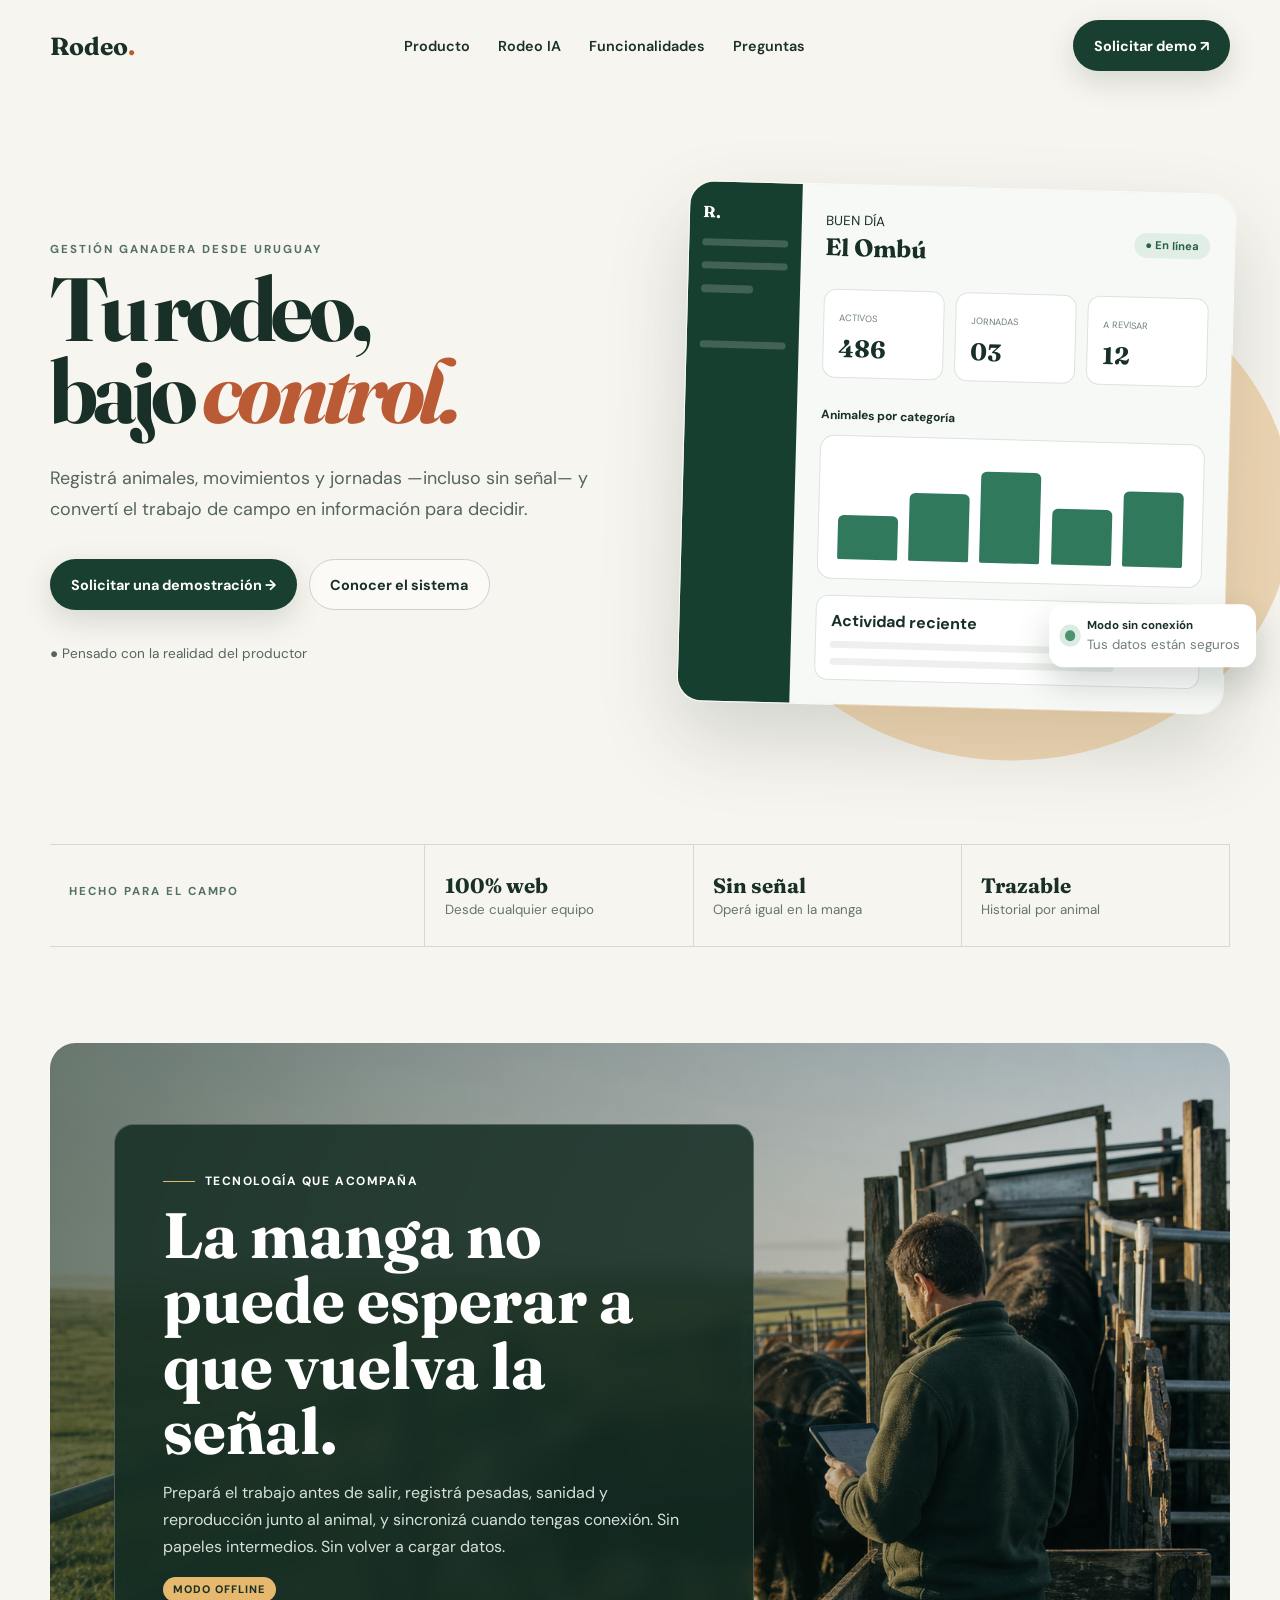
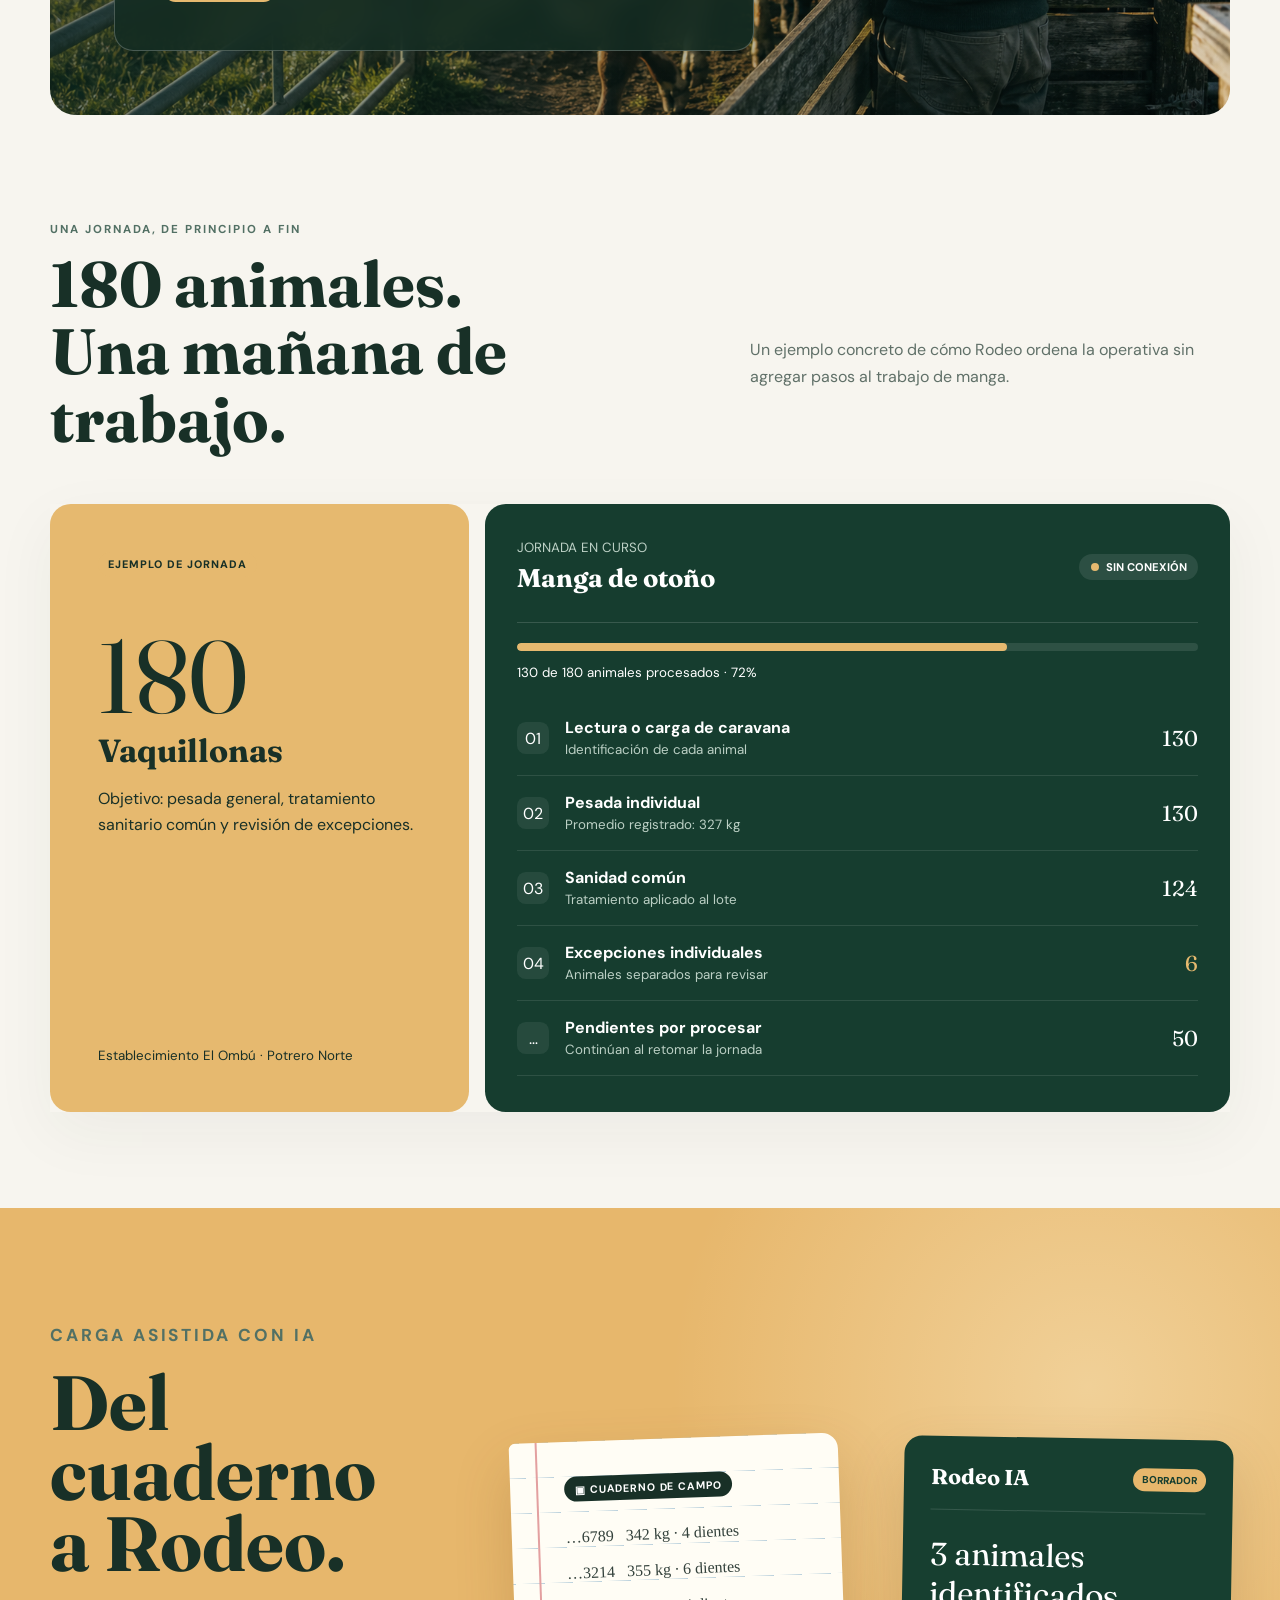
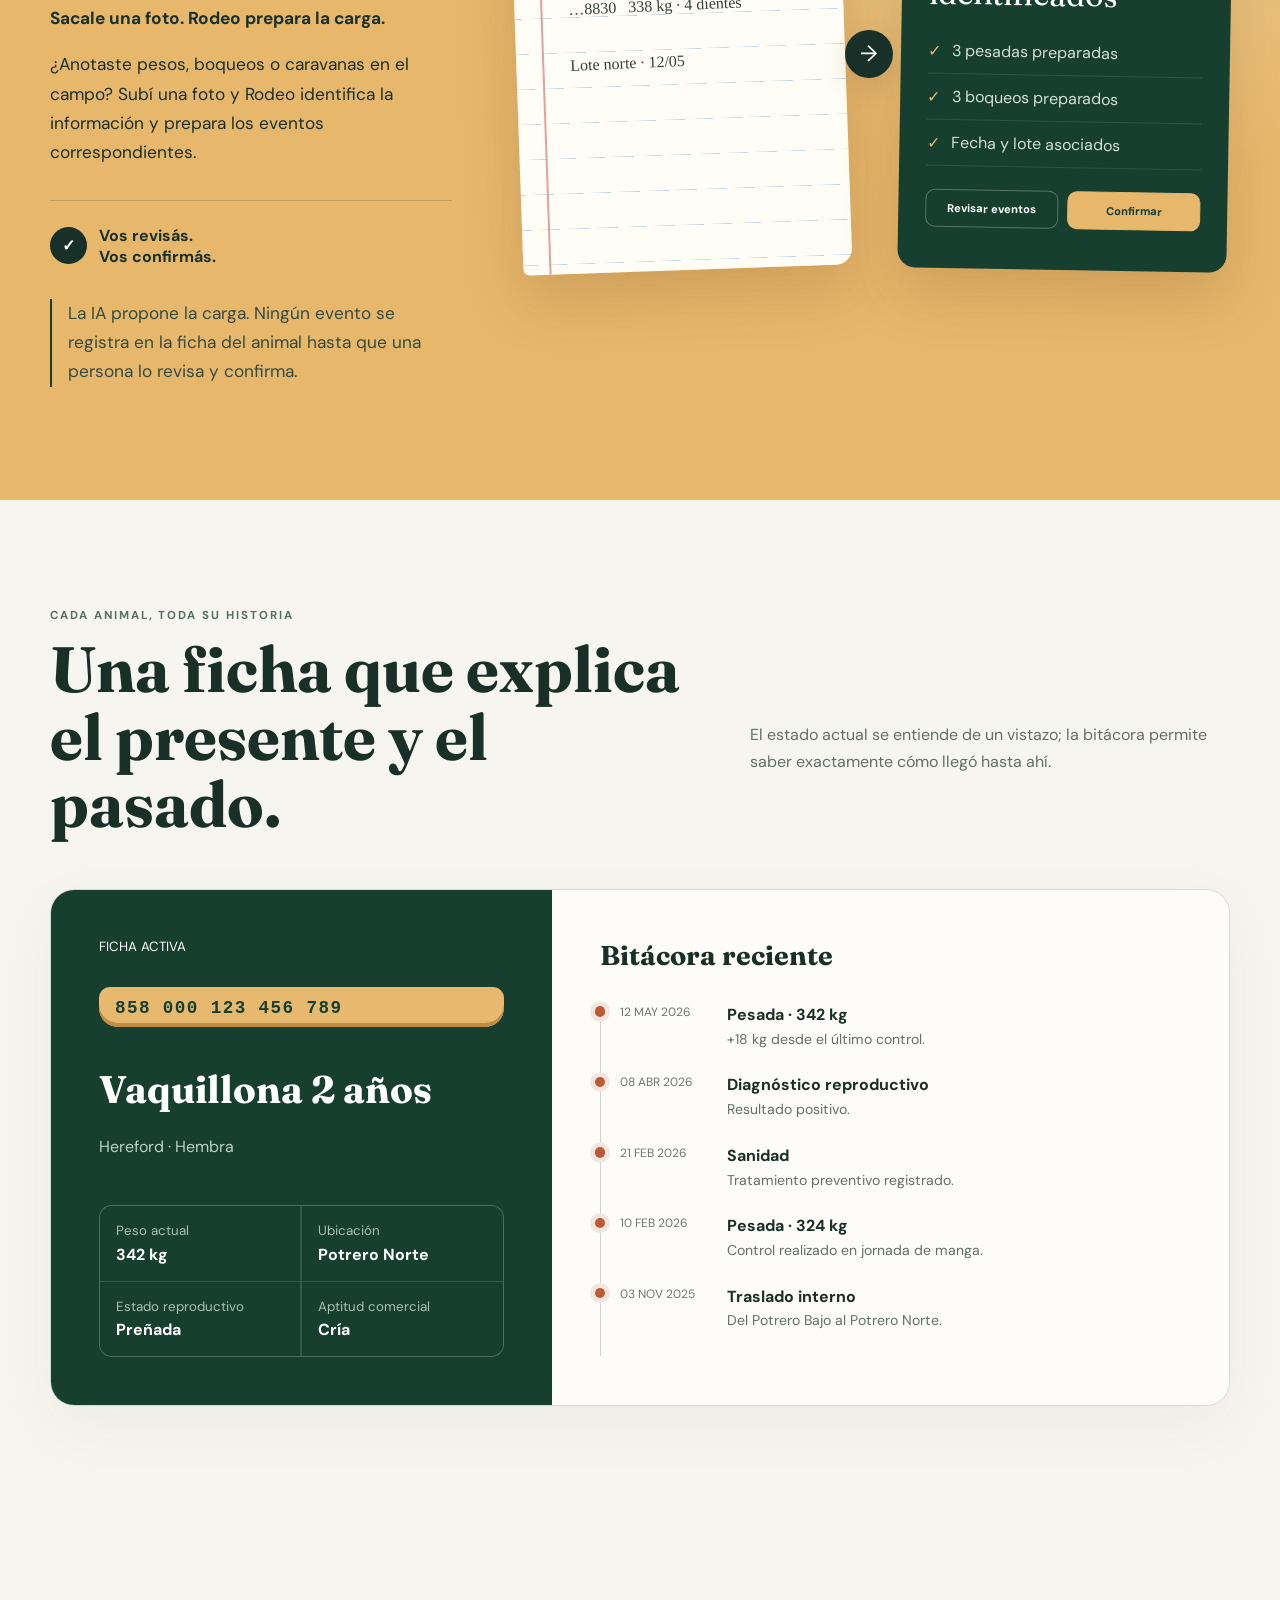
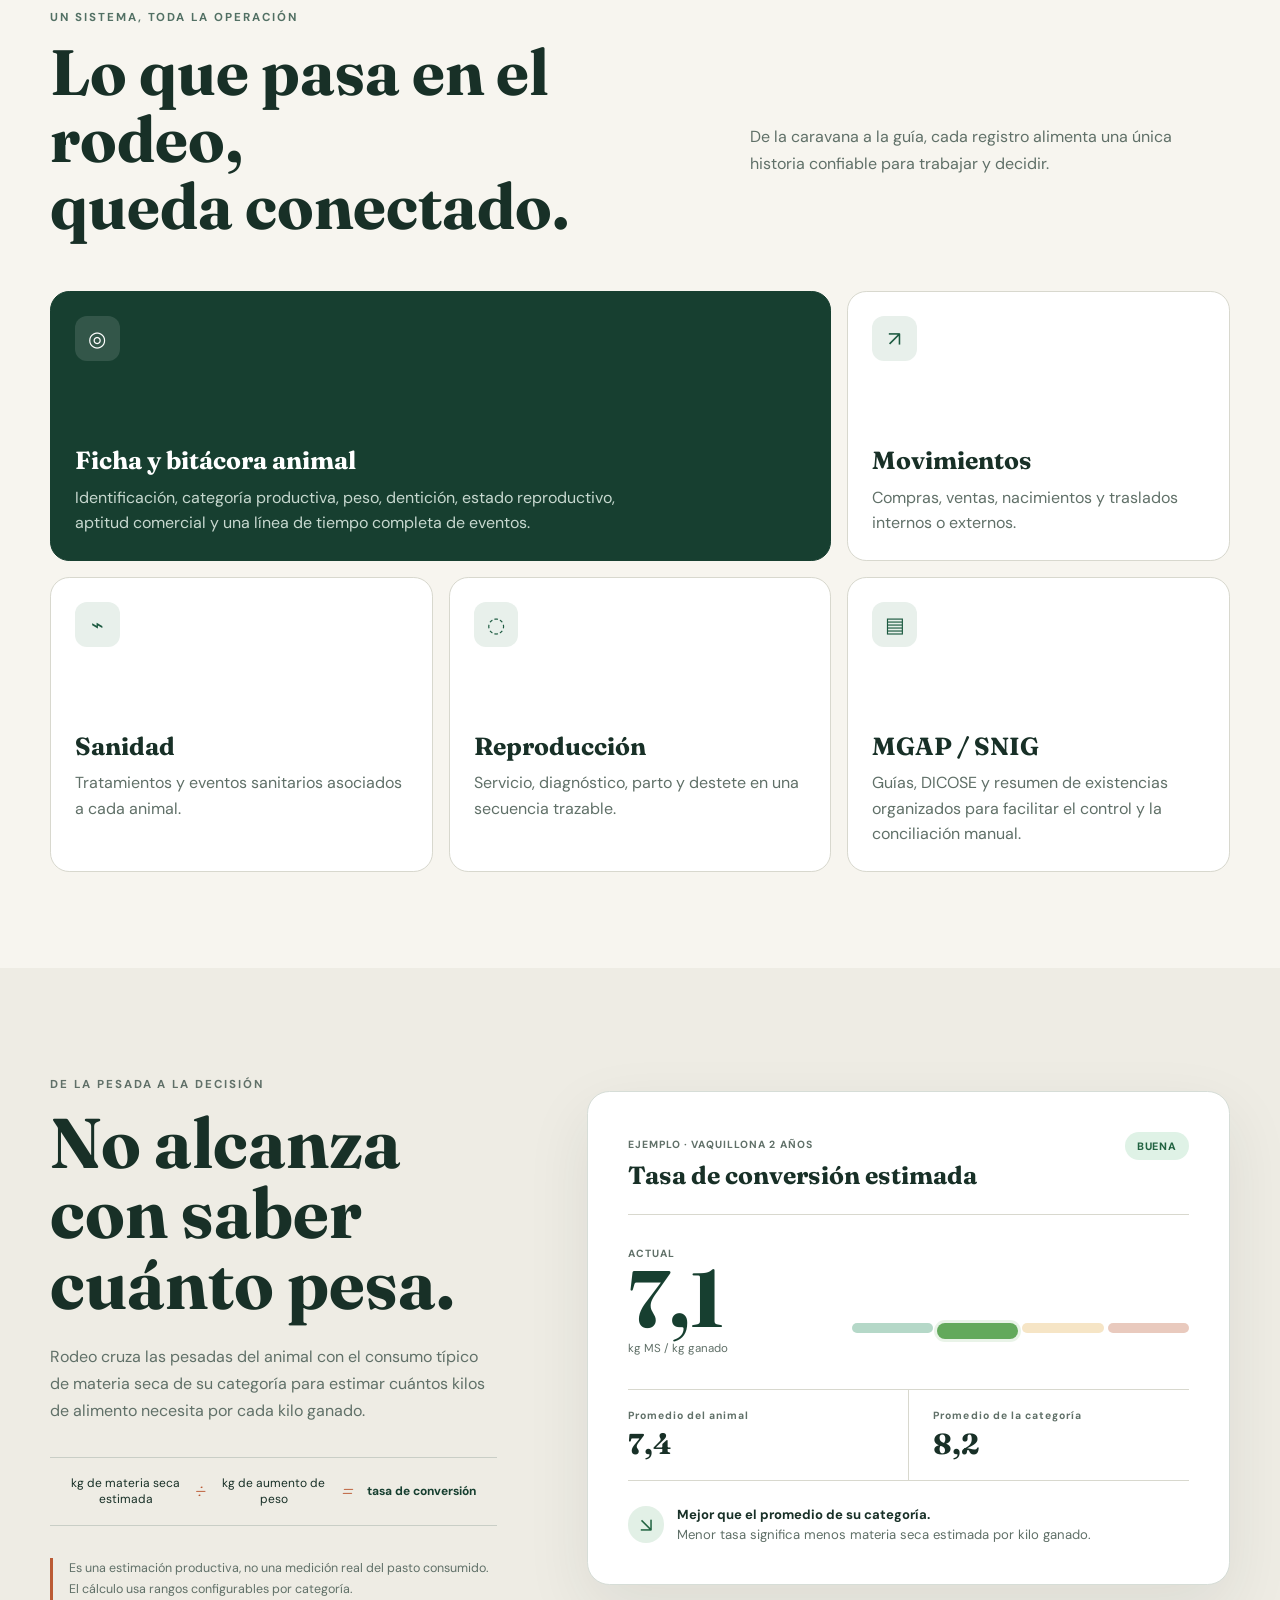
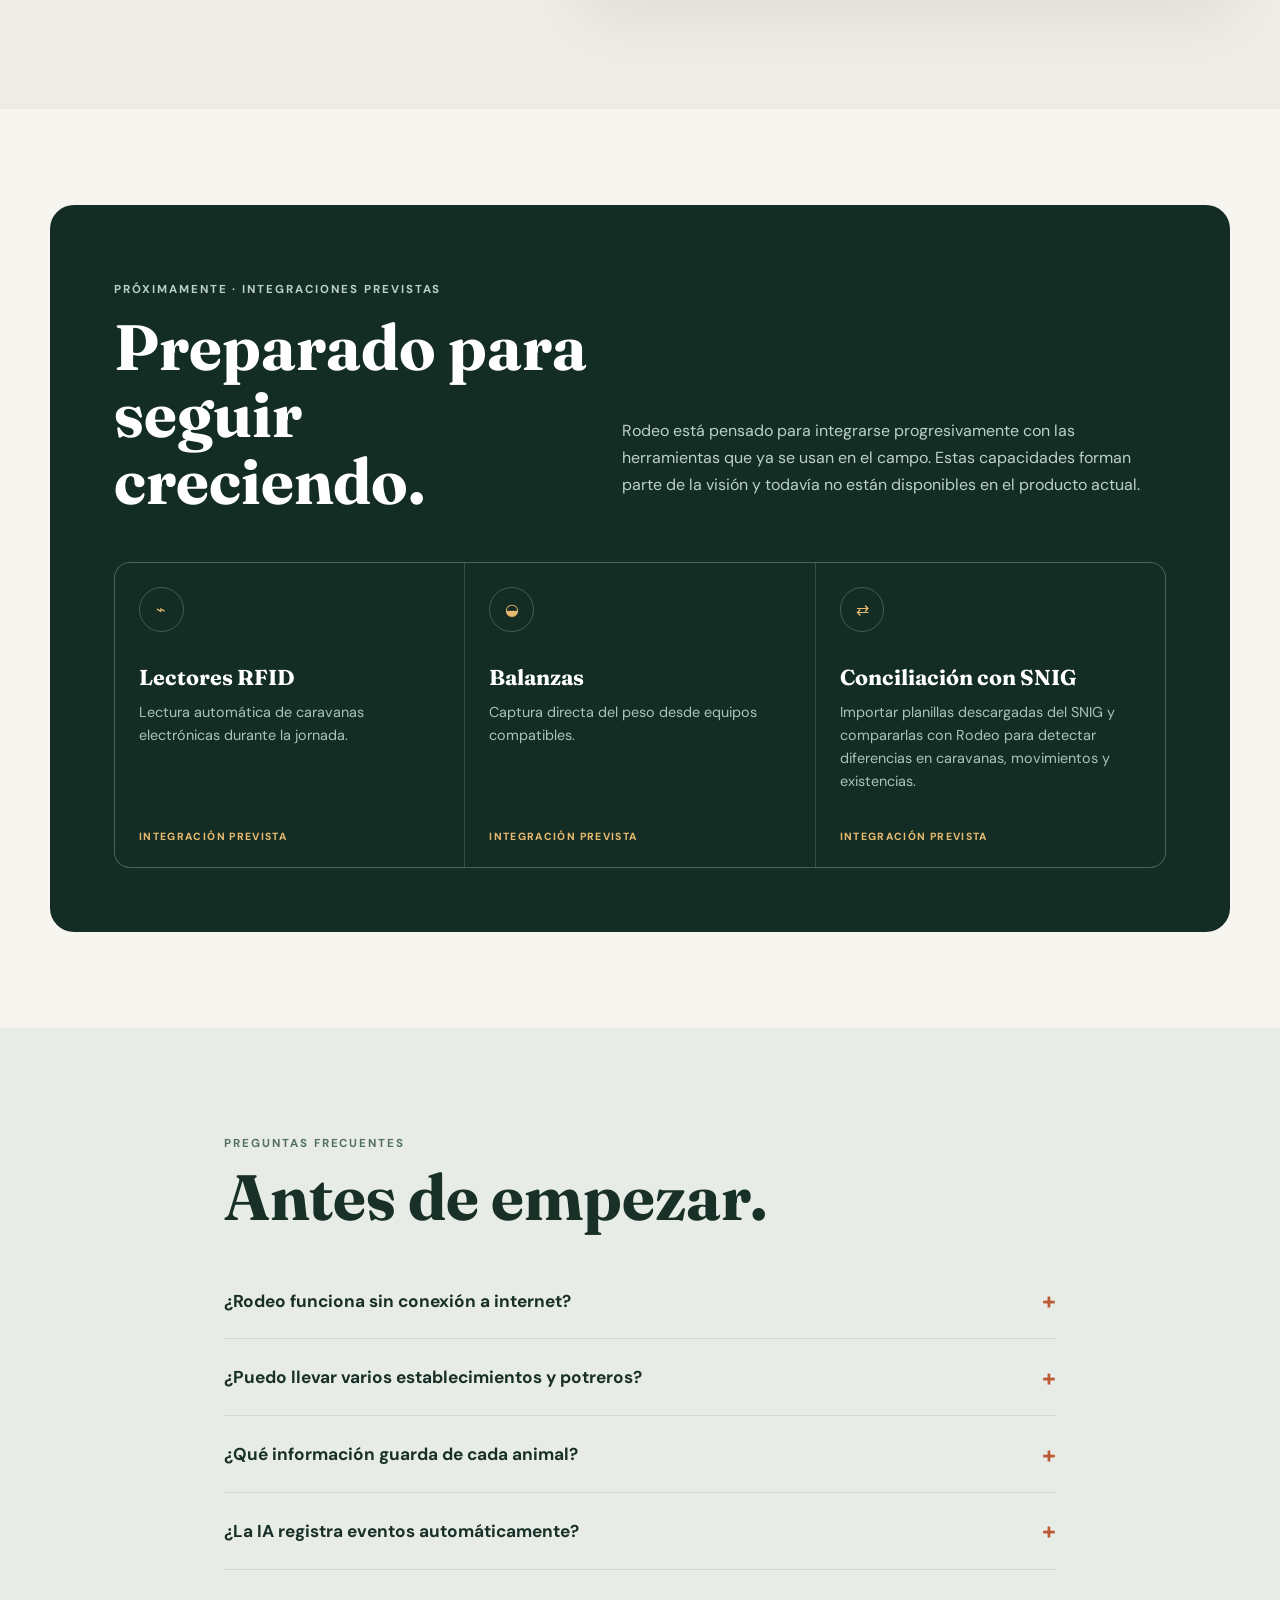
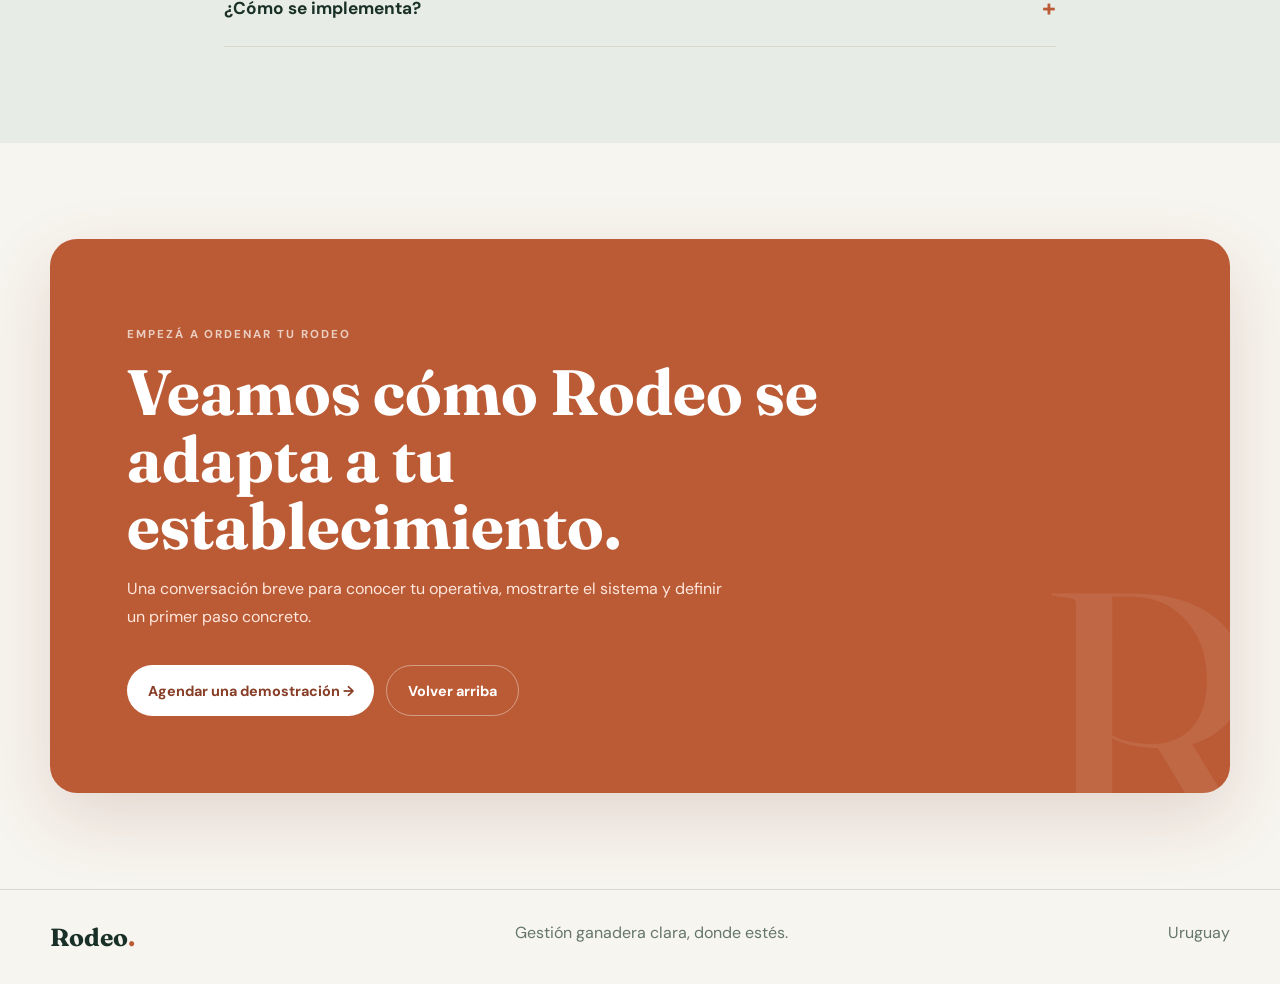
==== index.html @ 77d40465 "Create Rodeo product landing page" ====
<!doctype html>
<html lang="es">
<head>
  <meta charset="utf-8">
  <meta name="viewport" content="width=device-width,initial-scale=1">
  <meta name="description" content="Centralizá tu rodeo, registrá cada evento y trabajá sin conexión desde la manga con Rodeo.">
  <title>Rodeo — Gestión ganadera, simple y en el campo</title>
  <meta name="theme-color" content="#173f30">
  <meta name="color-scheme" content="light">
  <meta name="robots" content="index, follow">
  <meta property="og:locale" content="es_UY">
  <meta property="og:type" content="website">
  <meta property="og:site_name" content="Rodeo">
  <meta property="og:title" content="Rodeo — Tu rodeo, bajo control">
  <meta property="og:description" content="Inventario, jornadas de manga y trazabilidad en un solo lugar. Incluso sin conexión.">
  <meta property="og:image" content="assets/og-image.png">
  <meta property="og:image:width" content="1200">
  <meta property="og:image:height" content="630">
  <meta property="og:image:alt" content="Rodeo, gestión ganadera para trabajar en el campo">
  <meta name="twitter:card" content="summary_large_image">
  <meta name="twitter:title" content="Rodeo — Tu rodeo, bajo control">
  <meta name="twitter:description" content="Inventario, jornadas de manga y trazabilidad en un solo lugar. Incluso sin conexión.">
  <meta name="twitter:image" content="assets/og-image.png">
  <link rel="icon" href="assets/favicon.svg" type="image/svg+xml">
  <link rel="apple-touch-icon" href="assets/apple-touch-icon.png">
  <link rel="manifest" href="site.webmanifest">
  <link rel="stylesheet" href="styles.css">
  <link rel="preconnect" href="https://fonts.googleapis.com">
  <link rel="preconnect" href="https://fonts.gstatic.com" crossorigin>
  <link href="https://fonts.googleapis.com/css2?family=DM+Sans:wght@400;500;600;700&family=Fraunces:opsz,wght@9..144,600;9..144,700&display=swap" rel="stylesheet">
</head>
<body>
  <header class="wrap header"><a class="display logo" href="#inicio">Rodeo<span>.</span></a><nav aria-label="Navegación principal"><a href="#producto">Producto</a><a href="#ia">Rodeo IA</a><a href="#modulos-title">Funcionalidades</a><a href="#preguntas">Preguntas</a></nav><a class="button primary" href="#contacto">Solicitar demo ↗</a></header>
  <main>
    <section class="wrap hero" id="inicio"><div><p class="eyebrow">Gestión ganadera desde Uruguay</p><h1 class="display">Tu rodeo,<br>bajo <em>control.</em></h1><p class="lead">Registrá animales, movimientos y jornadas —incluso sin señal— y convertí el trabajo de campo en información para decidir.</p><div class="actions"><a class="button primary" href="#contacto">Solicitar una demostración →</a><a class="button secondary" href="#modulos-title">Conocer el sistema</a></div><p class="lead hero-note">● Pensado con la realidad del productor</p></div>
      <div class="product" role="img" aria-label="Vista previa del panel de Rodeo"><div class="window"><div class="mocknav"><b class="display">R.</b><div class="line"></div><div class="line"></div><div class="line line-short"></div><div class="line line-spaced"></div></div><div class="mockmain"><div class="mockhead"><div><small>BUEN DÍA</small><h2 class="display mock-title">El Ombú</h2></div><span class="online">● En línea</span></div><div class="stats"><div class="stat"><small>ACTIVOS</small><strong>486</strong></div><div class="stat"><small>JORNADAS</small><strong>03</strong></div><div class="stat"><small>A REVISAR</small><strong>12</strong></div></div><h3 class="mock-chart-title">Animales por categoría</h3><div class="chart"><span class="bar-42"></span><span class="bar-65"></span><span class="bar-88"></span><span class="bar-54"></span><span class="bar-72"></span></div><div class="activity"><div class="activity-head"><b>Actividad reciente</b><small>Ver todo</small></div><div class="skeleton"></div><div class="skeleton skeleton-short"></div></div></div></div><div class="offline"><span class="pulse"></span><div><p>Modo sin conexión</p><small>Tus datos están seguros</small></div></div></div>
    </section>
    <section class="wrap trust" aria-label="Aspectos destacados"><div><p class="eyebrow">Hecho para el campo</p></div><div><strong>100% web</strong><small>Desde cualquier equipo</small></div><div><strong>Sin señal</strong><small>Operá igual en la manga</small></div><div><strong>Trazable</strong><small>Historial por animal</small></div></section>
    <section class="wrap photo-story" id="producto"><div class="photo-copy"><span class="photo-kicker">TECNOLOGÍA QUE ACOMPAÑA</span><h2 class="display">La manga no puede esperar a que vuelva la señal.</h2><p>Prepará el trabajo antes de salir, registrá pesadas, sanidad y reproducción junto al animal, y sincronizá cuando tengas conexión. Sin papeles intermedios. Sin volver a cargar datos.</p><span class="mini-label">MODO OFFLINE</span></div></section>
    <section class="wrap section"><div class="section-head"><div><p class="eyebrow">Una jornada, de principio a fin</p><h2 class="display">180 animales.<br>Una mañana de trabajo.</h2></div><p>Un ejemplo concreto de cómo Rodeo ordena la operativa sin agregar pasos al trabajo de manga.</p></div><div class="journey-demo"><div class="journey-intro"><div><span class="mini-label">EJEMPLO DE JORNADA</span><p class="big">180</p><h3 class="display journey-lot-title">Vaquillonas</h3><p>Objetivo: pesada general, tratamiento sanitario común y revisión de excepciones.</p></div><small>Establecimiento El Ombú · Potrero Norte</small></div><div class="journey-board"><div class="journey-board-head"><div><small class="journey-status-label">JORNADA EN CURSO</small><h3 class="display journey-title">Manga de otoño</h3></div><span class="live">SIN CONEXIÓN</span></div><div class="journey-progress"><span></span></div><small>130 de 180 animales procesados · 72%</small><div class="journey-rows"><div class="journey-row"><span class="icon">01</span><div><b>Lectura o carga de caravana</b><small>Identificación de cada animal</small></div><span class="count">130</span></div><div class="journey-row"><span class="icon">02</span><div><b>Pesada individual</b><small>Promedio registrado: 327 kg</small></div><span class="count">130</span></div><div class="journey-row"><span class="icon">03</span><div><b>Sanidad común</b><small>Tratamiento aplicado al lote</small></div><span class="count">124</span></div><div class="journey-row"><span class="icon">04</span><div><b>Excepciones individuales</b><small>Animales separados para revisar</small></div><span class="count count-warning">6</span></div><div class="journey-row"><span class="icon">…</span><div><b>Pendientes por procesar</b><small>Continúan al retomar la jornada</small></div><span class="count">50</span></div></div></div></div></section>
    <section class="section ai-section" id="ia"><div class="wrap ai-flow"><div class="ai-copy"><p class="eyebrow">Carga asistida con IA</p><h2 class="display">Del cuaderno<br>a Rodeo.</h2><p><strong>Sacale una foto. Rodeo prepara la carga.</strong></p><p>¿Anotaste pesos, boqueos o caravanas en el campo? Subí una foto y Rodeo identifica la información y prepara los eventos correspondientes.</p><div class="human-control"><span>✓</span><div>Vos revisás.<br>Vos confirmás.</div></div><p class="ai-note">La IA propone la carga. Ningún evento se registra en la ficha del animal hasta que una persona lo revisa y confirma.</p></div><div class="ai-demo" aria-label="Ejemplo del flujo de carga asistida desde un cuaderno"><div class="notebook"><span class="notebook-label">▣ CUADERNO DE CAMPO</span><p class="scribble">…6789 &nbsp; 342 kg · 4 dientes</p><p class="scribble">…3214 &nbsp; 355 kg · 6 dientes</p><p class="scribble">…8830 &nbsp; 338 kg · 4 dientes</p><p class="scribble notebook-date">Lote norte · 12/05</p></div><span class="flow-arrow" aria-hidden="true">→</span><div class="ai-result"><div class="ai-result-head"><b>Rodeo IA</b><span class="ai-chip">BORRADOR</span></div><p class="found">3 animales identificados</p><ul><li><span>✓</span>3 pesadas preparadas</li><li><span>✓</span>3 boqueos preparados</li><li><span>✓</span>Fecha y lote asociados</li></ul><div class="ai-actions"><span class="ai-button">Revisar eventos</span><span class="ai-button confirm">Confirmar</span></div></div></div></div></section>
    <section class="wrap section"><div class="section-head"><div><p class="eyebrow">Cada animal, toda su historia</p><h2 class="display">Una ficha que explica<br>el presente y el pasado.</h2></div><p>El estado actual se entiende de un vistazo; la bitácora permite saber exactamente cómo llegó hasta ahí.</p></div><div class="animal-demo"><article class="animal-profile"><small>FICHA ACTIVA</small><div class="ear-tag">858 000 123 456 789</div><h3>Vaquillona 2 años</h3><p class="animal-subtitle">Hereford · Hembra</p><div class="animal-meta"><div><small>Peso actual</small><strong>342 kg</strong></div><div><small>Ubicación</small><strong>Potrero Norte</strong></div><div><small>Estado reproductivo</small><strong>Preñada</strong></div><div><small>Aptitud comercial</small><strong>Cría</strong></div></div></article><article class="timeline"><h3>Bitácora reciente</h3><div class="event"><time>12 MAY 2026</time><div><b>Pesada · 342 kg</b><p>+18 kg desde el último control.</p></div></div><div class="event"><time>08 ABR 2026</time><div><b>Diagnóstico reproductivo</b><p>Resultado positivo.</p></div></div><div class="event"><time>21 FEB 2026</time><div><b>Sanidad</b><p>Tratamiento preventivo registrado.</p></div></div><div class="event"><time>10 FEB 2026</time><div><b>Pesada · 324 kg</b><p>Control realizado en jornada de manga.</p></div></div><div class="event"><time>03 NOV 2025</time><div><b>Traslado interno</b><p>Del Potrero Bajo al Potrero Norte.</p></div></div></article></div></section>
    <section class="wrap section" aria-labelledby="modulos-title"><div class="section-head"><div><p class="eyebrow">Un sistema, toda la operación</p><h2 class="display" id="modulos-title">Lo que pasa en el rodeo,<br>queda conectado.</h2></div><p>De la caravana a la guía, cada registro alimenta una única historia confiable para trabajar y decidir.</p></div><div class="modules"><article class="module wide dark"><span class="module-icon">◎</span><h3>Ficha y bitácora animal</h3><p>Identificación, categoría productiva, peso, dentición, estado reproductivo, aptitud comercial y una línea de tiempo completa de eventos.</p></article><article class="module"><span class="module-icon">↗</span><h3>Movimientos</h3><p>Compras, ventas, nacimientos y traslados internos o externos.</p></article><article class="module"><span class="module-icon">⌁</span><h3>Sanidad</h3><p>Tratamientos y eventos sanitarios asociados a cada animal.</p></article><article class="module"><span class="module-icon">◌</span><h3>Reproducción</h3><p>Servicio, diagnóstico, parto y destete en una secuencia trazable.</p></article><article class="module"><span class="module-icon">▤</span><h3>MGAP / SNIG</h3><p>Guías, DICOSE y resumen de existencias organizados para facilitar el control y la conciliación manual.</p></article></div></section>
    <section class="section conversion-section"><div class="wrap conversion-layout"><div class="conversion-copy"><p class="eyebrow">De la pesada a la decisión</p><h2 class="display">No alcanza con saber<br>cuánto pesa.</h2><p>Rodeo cruza las pesadas del animal con el consumo típico de materia seca de su categoría para estimar cuántos kilos de alimento necesita por cada kilo ganado.</p><div class="conversion-definition"><span>kg de materia seca estimada</span><i>÷</i><span>kg de aumento de peso</span><i>=</i><strong>tasa de conversión</strong></div><p class="conversion-disclaimer">Es una estimación productiva, no una medición real del pasto consumido. El cálculo usa rangos configurables por categoría.</p></div><article class="conversion-card" aria-label="Ejemplo de tasa de conversión estimada"><div class="conversion-card-head"><div><small>EJEMPLO · VAQUILLONA 2 AÑOS</small><h3>Tasa de conversión estimada</h3></div><span class="quality-badge">BUENA</span></div><div class="conversion-main"><div><small>ACTUAL</small><strong>7,1</strong><span>kg MS / kg ganado</span></div><div class="conversion-scale" aria-hidden="true"><span class="scale-excellent"></span><span class="scale-good active"></span><span class="scale-regular"></span><span class="scale-poor"></span></div></div><div class="conversion-compare"><div><small>Promedio del animal</small><strong>7,4</strong></div><div><small>Promedio de la categoría</small><strong>8,2</strong></div></div><div class="conversion-reading"><span>↘</span><p><strong>Mejor que el promedio de su categoría.</strong><br>Menor tasa significa menos materia seca estimada por kilo ganado.</p></div></article></div></section>
    <section class="wrap section"><div class="roadmap"><div class="roadmap-head"><div><p class="eyebrow roadmap-eyebrow">Próximamente · Integraciones previstas</p><h2 class="display">Preparado para<br>seguir creciendo.</h2></div><p>Rodeo está pensado para integrarse progresivamente con las herramientas que ya se usan en el campo. Estas capacidades forman parte de la visión y todavía no están disponibles en el producto actual.</p></div><div class="roadmap-grid three"><article class="roadmap-item"><span class="road-icon">⌁</span><h3>Lectores RFID</h3><p>Lectura automática de caravanas electrónicas durante la jornada.</p><span class="planned">INTEGRACIÓN PREVISTA</span></article><article class="roadmap-item"><span class="road-icon">◒</span><h3>Balanzas</h3><p>Captura directa del peso desde equipos compatibles.</p><span class="planned">INTEGRACIÓN PREVISTA</span></article><article class="roadmap-item"><span class="road-icon">⇄</span><h3>Conciliación con SNIG</h3><p>Importar planillas descargadas del SNIG y compararlas con Rodeo para detectar diferencias en caravanas, movimientos y existencias.</p><span class="planned">INTEGRACIÓN PREVISTA</span></article></div></div></section>
    <section class="section workflow-bg" id="preguntas"><div class="wrap faq"><p class="eyebrow">Preguntas frecuentes</p><h2 class="display">Antes de empezar.</h2><details><summary>¿Rodeo funciona sin conexión a internet?</summary><p>Sí. Las jornadas de manga pueden prepararse previamente y utilizarse sin señal. Al recuperar conexión, la información se sincroniza con el sistema.</p></details><details><summary>¿Puedo llevar varios establecimientos y potreros?</summary><p>Sí. Rodeo organiza animales por DICOSE, establecimiento y potrero, y registra los traslados entre ubicaciones.</p></details><details><summary>¿Qué información guarda de cada animal?</summary><p>Identificación, caravana, sexo, raza, categoría, peso, dentición, estado reproductivo, ubicación, aptitud comercial y la bitácora de eventos, entre otros datos.</p></details><details><summary>¿La IA registra eventos automáticamente?</summary><p>No. Rodeo identifica la información de la foto y prepara un borrador de los eventos. Una persona debe revisar los datos y confirmarlos antes de que se incorporen a las fichas.</p></details><details><summary>¿Cómo se implementa?</summary><p>La puesta en marcha se adapta al establecimiento. En una demostración podemos revisar el flujo actual, los datos disponibles y la mejor forma de comenzar.</p></details></div></section>
    <section class="wrap section" id="contacto"><div class="cta"><div><p class="eyebrow cta-eyebrow">Empezá a ordenar tu rodeo</p><h2 class="display">Veamos cómo Rodeo se adapta a tu establecimiento.</h2><p class="cta-copy">Una conversación breve para conocer tu operativa, mostrarte el sistema y definir un primer paso concreto.</p><div class="actions"><a class="button white" href="mailto:contacto@rodeo.uy?subject=Quiero%20conocer%20Rodeo">Agendar una demostración →</a><a class="button outline" href="#inicio">Volver arriba</a></div></div></div></section>
  </main>
  <footer><div class="wrap footer"><span class="display logo">Rodeo<span>.</span></span><span>Gestión ganadera clara, donde estés.</span><span>Uruguay</span></div></footer>
</body>
</html>
---- styles.css ----
/* Rodeo — estilos de la landing page */

:root{--green:#183f30;--orange:#bb5b35;--ink:#183027;--muted:#607068;--paper:#f7f5ef;--line:#d8d8ce}*{box-sizing:border-box}html{scroll-behavior:smooth}body{margin:0;background:var(--paper);color:var(--ink);font-family:"DM Sans",sans-serif}a{color:inherit;text-decoration:none}a:focus-visible{outline:3px solid var(--orange);outline-offset:3px}.wrap{width:min(1180px,calc(100% - 2rem));margin:auto}.display{font-family:"Fraunces",serif}.eyebrow{font-size:.72rem;font-weight:700;letter-spacing:.17em;text-transform:uppercase;color:#527064}.header{display:flex;align-items:center;justify-content:space-between;padding:1.25rem 0}.logo{font-size:1.55rem;font-weight:700}.logo span,.hero em{color:var(--orange)}nav{display:flex;gap:1.75rem;font-size:.9rem;font-weight:600}.button{display:inline-flex;min-height:3.2rem;align-items:center;justify-content:center;gap:.55rem;border-radius:999px;padding:.75rem 1.3rem;font-size:.9rem;font-weight:700;transition:.2s}.button:hover{transform:translateY(-2px)}.primary{background:var(--green);color:#fff;box-shadow:0 10px 30px #183f3029}.secondary{border:1px solid #cbd3cb;background:#ffffff8c}.hero{display:grid;grid-template-columns:1.02fr .98fr;align-items:center;gap:clamp(2rem,5vw,5rem);padding:6rem 0}.hero h1{margin:.5rem 0 0;font-size:clamp(3.4rem,7vw,6.7rem);line-height:.91;letter-spacing:-.055em}.hero em{font-weight:inherit}.lead{max-width:36rem;margin:2rem 0 0;font-size:1.12rem;line-height:1.7;color:#53665d}.actions{display:flex;flex-wrap:wrap;gap:.75rem;margin-top:2.2rem}.product{position:relative;border:1px solid #ffffffcc;border-radius:1.5rem;background:#e7ebe5;box-shadow:0 35px 80px #2a3d302e;transform:rotate(1.5deg)}.product:before{content:"";position:absolute;z-index:-1;inset:13% -12% -10% 8%;border-radius:50%;background:#d8a55d;opacity:.42}.window{display:grid;grid-template-columns:7rem 1fr;min-height:32rem;overflow:hidden;border-radius:inherit;background:#f7f9f6}.mocknav{padding:1.25rem .8rem;background:#173f30;color:#fff}.line{height:.45rem;margin-top:1rem;border-radius:1rem;background:#ffffff2e}.mockmain{padding:1.5rem}.mockhead,.activity-head{display:flex;align-items:center;justify-content:space-between}.online{border-radius:999px;background:#e1eee6;padding:.35rem .7rem;font-size:.7rem;font-weight:700;color:#276146}.stats{display:grid;grid-template-columns:repeat(3,1fr);gap:.7rem;margin-top:1.5rem}.stat,.activity{border:1px solid #dce3dc;border-radius:.8rem;background:#fff;padding:.9rem}.stat small{font-size:.58rem;color:#718078}.stat strong{display:block;margin-top:.5rem;font-family:"Fraunces",serif;font-size:1.5rem}.chart{display:flex;height:9rem;align-items:end;gap:.7rem;padding:1.2rem;border:1px solid #dce3dc;border-radius:.9rem;background:#fff}.chart span{flex:1;border-radius:.35rem .35rem .1rem .1rem;background:#31795c}.activity{margin-top:1rem}.skeleton{height:.45rem;margin-top:.6rem;border-radius:1rem;background:#edf0ec}.offline{position:absolute;right:-2rem;bottom:2.8rem;display:flex;align-items:center;gap:.7rem;border-radius:.9rem;background:#fff;padding:.85rem 1rem;box-shadow:0 16px 35px #20302633;transform:rotate(-1.5deg)}.pulse{width:.65rem;height:.65rem;border-radius:50%;background:#4d936f;box-shadow:0 0 0 .35rem #dcece4}.offline p{margin:0;font-size:.72rem;font-weight:700}.offline small{color:#718078}.trust{display:grid;grid-template-columns:1.4fr repeat(3,1fr);border-block:1px solid var(--line);margin:2.5rem auto}.trust>div{padding:1.7rem 1.2rem;border-right:1px solid var(--line)}.trust strong{display:block;font-family:"Fraunces",serif;font-size:1.3rem}.trust small{color:#64756c}.section{padding:6rem 0}.section h2{margin:.8rem 0 3rem;font-size:clamp(2.7rem,6vw,4rem);line-height:1.05}.cards{display:grid;grid-template-columns:repeat(3,1fr);gap:1rem}.card{min-height:22rem;display:flex;flex-direction:column;justify-content:space-between;border:1px solid var(--line);border-radius:1.25rem;padding:1.5rem;background:#fbfaf6}.card:nth-child(2){background:#1c4938;color:#f8f5ec}.card:nth-child(2) p{color:#c5d5cc}.card:nth-child(3){background:#e6b96f;border-color:#e6b96f}.cardtop{display:flex;justify-content:space-between;font-size:.7rem;font-weight:700}.number{font-family:"Fraunces",serif;font-size:4.2rem;line-height:1;opacity:.3}.card h3{margin:0;font-family:"Fraunces",serif;font-size:2rem}.card p{line-height:1.65;color:var(--muted)}.workflow-bg{background:#e8ece6}.workflow{display:grid;grid-template-columns:.8fr 1.2fr;gap:5rem}.steps{margin:0;padding:0;border-top:1px solid #cfd4cc;list-style:none}.step{display:grid;grid-template-columns:3rem 1fr;gap:1rem;border-bottom:1px solid #cfd4cc;padding:1.5rem 0}.step>span{font-family:"Fraunces",serif;font-size:1.5rem;color:var(--orange)}.step h3,.step p{margin:0}.step p{margin-top:.5rem;color:var(--muted)}.cta{position:relative;overflow:hidden;border-radius:1.7rem;background:var(--orange);color:#fff;padding:clamp(2rem,6vw,5rem)}.cta:after{content:"R";position:absolute;right:-2rem;bottom:-6rem;font-family:"Fraunces",serif;font-size:22rem;line-height:1;opacity:.08}.cta>div{position:relative;z-index:1;max-width:48rem}.cta h2{margin:1rem 0 0;font-size:clamp(2.5rem,6vw,4rem)}.white{background:#fff;color:#873d26}.outline{border:1px solid #ffffff66}footer{border-top:1px solid var(--line);padding:2rem 0;color:#64756c}.footer{display:flex;flex-wrap:wrap;justify-content:space-between;gap:1rem}.footer .logo{color:var(--ink)}
    @media(max-width:820px){nav{display:none}.hero,.workflow{grid-template-columns:1fr}.hero{padding:4rem 0}.hero h1{font-size:clamp(3.2rem,15vw,5.4rem)}.product{width:94%;margin:auto}.window{min-height:26rem;grid-template-columns:5rem 1fr}.offline{right:-1rem}.trust{grid-template-columns:1fr 1fr}.trust>div{border-bottom:1px solid var(--line)}.cards{grid-template-columns:1fr}.card{min-height:17rem}.section{padding:4rem 0}}@media(prefers-reduced-motion:reduce){html{scroll-behavior:auto}.button{transition:none}}

/* Ajustes de composición y ritmo visual */
    .section-head{margin-bottom:3.25rem}.section-head h2,.section-head>p{margin-bottom:0}.section-head h2{max-width:48rem}.section-head>p{padding-bottom:.35rem}.cards{gap:1.25rem}.card{min-height:20rem;padding:1.75rem}.card h3{max-width:16rem}.journey-demo,.animal-demo,.insights{box-shadow:0 20px 60px #27342b0d}.journey-intro{min-height:38rem}.journey-intro .big{margin:3.5rem 0 0}.journey-board{padding:2.25rem}.journey-row{min-height:4.65rem}.animal-profile{display:flex;flex-direction:column;justify-content:center}.animal-meta{border:1px solid #ffffff1f;border-radius:.8rem;overflow:hidden}.animal-meta div:nth-child(odd){border-right:1px solid #ffffff1f}.timeline{background:#fdfcf8}.event{min-height:4.4rem}.module{display:flex;flex-direction:column}.module h3{margin-top:auto;padding-top:2.75rem}.module p{min-height:3.2rem}.insight-panel{padding:2rem}.weight-chart{margin-inline:.5rem}.review-list li:last-child,.checklist li:last-child{border-bottom:0}.roadmap-grid{overflow:hidden;border:1px solid #ffffff20;border-radius:1rem}.roadmap-item{min-height:19rem;display:flex;flex-direction:column}.roadmap-item h3{margin-top:2rem}.roadmap-item .planned{margin-top:auto;padding-top:1.5rem}.faq h2{margin-bottom:2rem}.faq details p{padding-right:3rem}.cta{box-shadow:0 25px 70px #7d341f28}
    @media(max-width:820px){.section-head{margin-bottom:2.25rem}.section-head>p{margin-top:1.25rem;padding-bottom:0}.card{min-height:16rem}.journey-intro{min-height:30rem}.journey-board{padding:1.25rem}.animal-profile{padding-block:2.5rem}.animal-meta div:nth-child(odd){border-right:0}.module p{min-height:0}.roadmap-item{min-height:17rem}.insight-panel{padding:1.25rem}.faq details p{padding-right:1rem}}

.journey-demo{display:grid;grid-template-columns:.72fr 1.28fr;gap:1rem}.journey-intro{display:flex;flex-direction:column;justify-content:space-between;padding:clamp(1.5rem,4vw,3rem);border-radius:1.3rem;background:#e6b96f}.journey-intro .big{font-family:"Fraunces",serif;font-size:clamp(4rem,8vw,7rem);line-height:.85}.journey-intro p{max-width:25rem;line-height:1.6}.journey-board{padding:clamp(1.25rem,3vw,2rem);border-radius:1.3rem;background:#163d2f;color:white}.journey-board-head{display:flex;align-items:center;justify-content:space-between;gap:1rem;padding-bottom:1.5rem;border-bottom:1px solid #ffffff25}.live{display:inline-flex;align-items:center;gap:.45rem;padding:.35rem .7rem;border-radius:999px;background:#ffffff18;font-size:.7rem;font-weight:700}.live:before{content:"";width:.5rem;height:.5rem;border-radius:50%;background:#e6b96f}.journey-progress{height:.5rem;margin:1.25rem 0 .6rem;overflow:hidden;border-radius:1rem;background:#ffffff1a}.journey-progress span{display:block;width:72%;height:100%;border-radius:inherit;background:#e6b96f}.journey-rows{margin-top:1.2rem}.journey-row{display:grid;grid-template-columns:2rem 1fr auto;align-items:center;gap:1rem;padding:1rem 0;border-bottom:1px solid #ffffff1a}.journey-row .icon{display:grid;width:2rem;height:2rem;place-items:center;border-radius:.55rem;background:#ffffff12}.journey-row b{display:block}.journey-row small{color:#bcd0c5}.count{font-family:"Fraunces",serif;font-size:1.35rem}.animal-demo{display:grid;grid-template-columns:.85fr 1.15fr;border:1px solid var(--line);border-radius:1.5rem;overflow:hidden;background:#fff}.animal-profile{padding:clamp(1.5rem,4vw,3rem);background:#173f30;color:#fff}.ear-tag{display:inline-block;margin:2rem 0;padding:.7rem 1rem .55rem;border-radius:.7rem .7rem 1.2rem 1.2rem;background:#e6b96f;color:#173f30;font-family:monospace;font-size:1.1rem;font-weight:800;letter-spacing:.08em;box-shadow:inset 0 -4px #c18c41}.animal-profile h3{margin:.4rem 0;font-family:"Fraunces",serif;font-size:2.4rem}.animal-meta{display:grid;grid-template-columns:1fr 1fr;gap:1px;margin-top:2rem;background:#ffffff24}.animal-meta div{padding:1rem;background:#173f30}.animal-meta small{display:block;color:#a9c0b5}.animal-meta strong{display:block;margin-top:.3rem}.timeline{padding:clamp(1.5rem,4vw,3rem)}.timeline h3{margin:0 0 2rem;font-family:"Fraunces",serif;font-size:1.7rem}.event{position:relative;display:grid;grid-template-columns:5.5rem 1fr;gap:1.2rem;padding:0 0 1.5rem 1.2rem;border-left:1px solid #cbd6ce}.event:before{content:"";position:absolute;left:-.36rem;top:.15rem;width:.65rem;height:.65rem;border-radius:50%;background:#bb5b35;box-shadow:0 0 0 .3rem #f4e6df}.event:last-child{padding-bottom:0}.event time{font-size:.75rem;color:#6b786f}.event b{display:block}.event p{margin:.3rem 0 0;color:var(--muted);font-size:.88rem}.insights{display:grid;grid-template-columns:1.2fr .8fr;gap:1rem}.insight-panel{padding:1.5rem;border:1px solid var(--line);border-radius:1.2rem;background:#fff}.insight-panel h3{margin:0;font-family:"Fraunces",serif;font-size:1.5rem}.kpi-row{display:grid;grid-template-columns:repeat(3,1fr);gap:.75rem;margin-top:1.5rem}.kpi{padding:1rem;border-radius:.8rem;background:#f2f3ee}.kpi small{display:block;color:var(--muted)}.kpi strong{display:block;margin:.4rem 0;font-family:"Fraunces",serif;font-size:1.8rem}.trend{font-size:.72rem;color:#277451}.weight-chart{position:relative;height:15rem;margin-top:2rem;border-left:1px solid #d9dfda;border-bottom:1px solid #d9dfda;background:repeating-linear-gradient(to bottom,transparent 0,transparent 3.7rem,#edf0ed 3.75rem)}.weight-chart svg{position:absolute;inset:0;width:100%;height:100%;overflow:visible}.review-list{margin-top:1.5rem;padding:0;list-style:none}.review-list li{display:flex;align-items:center;justify-content:space-between;gap:1rem;padding:1rem 0;border-bottom:1px solid var(--line)}.review-list span{display:block}.review-list small{color:var(--muted)}.badge-warn{padding:.3rem .6rem;border-radius:999px;background:#fff0d8;color:#995419;font-size:.7rem;font-weight:700}.roadmap{padding:clamp(2rem,5vw,4rem);border-radius:1.5rem;background:#142d24;color:white}.roadmap-head{display:flex;align-items:end;justify-content:space-between;gap:2rem}.roadmap-head h2{margin:.8rem 0 0}.roadmap-head p{max-width:34rem;line-height:1.7;color:#bdd0c6}.roadmap-grid{display:grid;grid-template-columns:repeat(4,1fr);gap:1px;margin-top:3rem;background:#ffffff25}.roadmap-item{padding:1.5rem;background:#142d24}.roadmap-item .road-icon{display:grid;width:2.8rem;height:2.8rem;place-items:center;border:1px solid #ffffff35;border-radius:50%;color:#e6b96f}.roadmap-item h3{margin:2rem 0 .6rem;font-family:"Fraunces",serif;font-size:1.35rem}.roadmap-item p{margin:0;line-height:1.6;color:#adc2b7;font-size:.9rem}.planned{display:inline-block;margin-top:1.5rem;color:#e6b96f;font-size:.65rem;font-weight:800;letter-spacing:.13em}
    @media(max-width:820px){.journey-demo,.animal-demo,.insights{grid-template-columns:1fr}.journey-intro{min-height:25rem}.animal-meta,.kpi-row{grid-template-columns:1fr 1fr}.kpi:last-child{grid-column:span 2}.roadmap-head{display:block}.roadmap-grid{grid-template-columns:1fr 1fr}.event{grid-template-columns:4.5rem 1fr}}
    @media(max-width:520px){.roadmap-grid{grid-template-columns:1fr}.journey-row{grid-template-columns:2rem 1fr}.journey-row .count{grid-column:2}.animal-meta{grid-template-columns:1fr}}

.photo-story{position:relative;min-height:42rem;display:flex;align-items:end;margin-top:6rem;background:linear-gradient(90deg,#102b2099,#102b2014),url("assets/rodeo-manga-uruguay.png") center/cover;border-radius:1.6rem;overflow:hidden}.photo-copy{width:min(40rem,100%);margin:clamp(1.25rem,5vw,4rem);padding:clamp(1.5rem,4vw,3rem);border:1px solid #ffffff38;border-radius:1.2rem;background:#132c23d9;color:white;backdrop-filter:blur(12px)}.photo-copy h2{margin:.8rem 0 1rem;font-size:clamp(2.4rem,5vw,4rem);line-height:1.02}.photo-copy p{line-height:1.7;color:#d6e1da}.photo-kicker{display:flex;align-items:center;gap:.6rem;font-size:.75rem;font-weight:700;letter-spacing:.13em}.photo-kicker:before{content:"";width:2rem;height:1px;background:#e6b96f}.modules{display:grid;grid-template-columns:repeat(12,1fr);gap:1rem}.module{grid-column:span 4;min-height:16rem;padding:1.5rem;border:1px solid var(--line);border-radius:1.2rem;background:#fff}.module.wide{grid-column:span 8}.module.dark{background:#173f30;color:white;border-color:#173f30}.module-icon{display:grid;width:2.8rem;height:2.8rem;place-items:center;border-radius:.75rem;background:#e8f0eb;color:#1c5a40;font-size:1.3rem}.module.dark .module-icon{background:#ffffff1f;color:#fff}.module h3{margin:2.5rem 0 .6rem;font-family:"Fraunces",serif;font-size:1.55rem}.module p{margin:0;max-width:34rem;line-height:1.6;color:var(--muted)}.module.dark p{color:#c7d8cf}.faq{max-width:52rem;margin:auto}.faq details{border-bottom:1px solid var(--line)}.faq summary{display:flex;align-items:center;justify-content:space-between;gap:1rem;padding:1.4rem 0;font-size:1.08rem;font-weight:700;cursor:pointer;list-style:none}.faq summary:after{content:"+";font-size:1.5rem;color:var(--orange)}.faq details[open] summary:after{content:"−"}.faq details p{max-width:44rem;margin:0 0 1.5rem;line-height:1.7;color:var(--muted)}.mini-label{display:inline-flex;padding:.35rem .65rem;border-radius:999px;background:#e6b96f;color:#183027;font-size:.68rem;font-weight:800;letter-spacing:.09em}.section-head{display:flex;align-items:end;justify-content:space-between;gap:2rem}.section-head>p{max-width:30rem;margin-bottom:3.5rem;line-height:1.7;color:var(--muted)}
    @media(max-width:820px){.photo-story{min-height:36rem;margin-top:3rem}.module,.module.wide{grid-column:span 12}.section-head{display:block}.section-head>p{margin-top:-2rem}.header .button{min-height:2.7rem;padding:.6rem 1rem}.photo-copy{margin:1rem}}

.ai-section{position:relative;overflow:hidden;background:#e7b76c}.ai-section:before{content:"";position:absolute;inset:0;background:radial-gradient(circle at 85% 20%,#fff6d966,transparent 32%);pointer-events:none}.ai-flow{position:relative;display:grid;grid-template-columns:.72fr 1.28fr;gap:4rem;align-items:center}.ai-copy h2{margin:.8rem 0 1.5rem;font-size:clamp(3rem,6vw,5.5rem);line-height:.92}.ai-copy>p{max-width:31rem;font-size:1.08rem;line-height:1.7}.human-control{display:flex;gap:.75rem;align-items:center;margin-top:2rem;padding-top:1.5rem;border-top:1px solid #1830272e;font-weight:700}.human-control span{display:grid;width:2.3rem;height:2.3rem;place-items:center;border-radius:50%;background:#183027;color:white}.ai-demo{display:grid;grid-template-columns:1fr 3.5rem 1fr;align-items:center}.notebook{position:relative;min-height:27rem;padding:2.2rem 1.6rem 1.6rem 3.4rem;border-radius:.4rem 1rem 1rem .4rem;background:repeating-linear-gradient(#fffdf5 0,#fffdf5 2.15rem,#b9d0dc 2.2rem);box-shadow:0 25px 55px #6d471e35;transform:rotate(-2deg)}.notebook:before{content:"";position:absolute;left:1.65rem;top:0;bottom:0;border-left:2px solid #e3a0a0}.notebook-label{display:inline-flex;gap:.5rem;align-items:center;margin-bottom:1.6rem;padding:.35rem .65rem;border-radius:999px;background:#183027;color:white;font-family:"DM Sans",sans-serif;font-size:.67rem;font-weight:700;letter-spacing:.08em}.scribble{margin:0 0 1.15rem;font-family:"Segoe Print","Bradley Hand",cursive;font-size:1rem;line-height:1.1;color:#33413b;transform:rotate(-.5deg)}.flow-arrow{display:grid;place-items:center;width:3rem;height:3rem;border-radius:50%;background:#183027;color:white;font-size:1.4rem;box-shadow:0 10px 24px #6d471e2b;z-index:2}.ai-result{min-height:27rem;padding:1.7rem;border-radius:1.1rem;background:#173f30;color:white;box-shadow:0 25px 55px #6d471e35;transform:rotate(1deg)}.ai-result-head{display:flex;align-items:center;justify-content:space-between;padding-bottom:1.2rem;border-bottom:1px solid #ffffff22}.ai-result-head b{font-family:"Fraunces",serif;font-size:1.35rem}.ai-chip{padding:.3rem .55rem;border-radius:999px;background:#e7b76c;color:#173f30;font-size:.63rem;font-weight:800}.found{margin:1.5rem 0 .5rem;font-family:"Fraunces",serif;font-size:2rem}.ai-result ul{padding:0;list-style:none}.ai-result li{display:flex;gap:.7rem;padding:.75rem 0;border-bottom:1px solid #ffffff1a;color:#d4e0da}.ai-result li span{color:#e7b76c}.ai-actions{display:flex;gap:.55rem;margin-top:1.4rem}.ai-button{flex:1;padding:.7rem .5rem;border:1px solid #ffffff44;border-radius:.6rem;text-align:center;font-size:.7rem;font-weight:700}.ai-button.confirm{background:#e7b76c;border-color:#e7b76c;color:#173f30}.ai-note{position:relative;margin-top:2rem;padding-left:1rem;border-left:2px solid #173f30;font-size:.8rem;line-height:1.5;color:#344b41}
    .roadmap-grid.three{grid-template-columns:repeat(3,1fr)}
    @media(max-width:900px){.ai-flow{grid-template-columns:1fr;gap:2.5rem}.ai-copy{max-width:40rem}.ai-demo{max-width:45rem;margin:auto}}
    @media(max-width:620px){.ai-demo{grid-template-columns:1fr}.flow-arrow{margin:-.75rem auto;transform:rotate(90deg)}.notebook,.ai-result{min-height:23rem}.roadmap-grid.three{grid-template-columns:1fr}}

.review-list b,.review-list small{display:block}.review-list small{margin-top:.3rem;line-height:1.35}.review-list li>div{min-width:0}.review-list .badge-warn{flex:0 0 auto}
    

/* Variantes antes definidas en atributos style del HTML */
.hero-note{font-size:.85rem}.line-short{width:60%}.line-spaced{margin-top:3rem}.mock-title{margin:.2rem 0}.mock-chart-title{margin-top:1.8rem;font-size:.75rem}.bar-42{height:42%}.bar-54{height:54%}.bar-65{height:65%}.bar-72{height:72%}.bar-88{height:88%}.skeleton-short{width:80%}.journey-lot-title{margin:.7rem 0;font-size:2rem}.journey-status-label{color:#bcd0c5}.journey-title{margin:.3rem 0;font-size:1.6rem}.count-warning{color:#e6b96f}.notebook-date{margin-top:2.4rem}.animal-subtitle{color:#bcd0c5}.roadmap-eyebrow{color:#e6b96f}.cta-eyebrow{color:#ffffffb3}.cta-copy{max-width:38rem;line-height:1.7;color:#ffe7de}

/* Tasa de conversión estimada */
.conversion-section{background:#eeece4}.conversion-layout{display:grid;grid-template-columns:.82fr 1.18fr;gap:clamp(2.5rem,7vw,7rem);align-items:center}.conversion-copy h2{margin:.8rem 0 1.5rem;font-size:clamp(2.8rem,5.5vw,4.8rem);line-height:1}.conversion-copy>p{max-width:34rem;line-height:1.7;color:var(--muted)}.conversion-definition{display:grid;grid-template-columns:1fr auto 1fr auto 1fr;align-items:center;gap:.6rem;margin:2rem 0;padding:1.1rem;border-block:1px solid #c9cec6;font-size:.75rem;text-align:center}.conversion-definition i{font-family:"Fraunces",serif;font-size:1.4rem;color:#bb5b35}.conversion-definition strong{color:#173f30}.conversion-disclaimer{padding-left:1rem;border-left:3px solid #bb5b35;font-size:.78rem}.conversion-card{padding:clamp(1.5rem,4vw,2.5rem);border:1px solid #d6ddd7;border-radius:1.4rem;background:#fff;box-shadow:0 24px 65px #27342b16}.conversion-card-head{display:flex;align-items:start;justify-content:space-between;gap:1rem;padding-bottom:1.5rem;border-bottom:1px solid var(--line)}.conversion-card-head small{font-size:.65rem;font-weight:700;letter-spacing:.1em;color:var(--muted)}.conversion-card-head h3{margin:.4rem 0 0;font-family:"Fraunces",serif;font-size:1.55rem}.quality-badge{padding:.42rem .75rem;border-radius:999px;background:#dff2e6;color:#216341;font-size:.67rem;font-weight:800;letter-spacing:.08em}.conversion-main{display:grid;grid-template-columns:12rem 1fr;align-items:end;gap:2rem;padding:2rem 0}.conversion-main small,.conversion-compare small{display:block;font-size:.65rem;font-weight:700;letter-spacing:.1em;color:var(--muted)}.conversion-main strong{display:block;font-family:"Fraunces",serif;font-size:5rem;line-height:.95;color:#173f30}.conversion-main span{font-size:.72rem;color:var(--muted)}.conversion-scale{display:grid;grid-template-columns:repeat(4,1fr);gap:.25rem;padding-bottom:1.1rem}.conversion-scale span{height:.65rem;border-radius:99px;opacity:.32}.scale-excellent{background:#198754}.scale-good{background:#63a95c}.scale-regular{background:#e2ad4f}.scale-poor{background:#bb5b35}.conversion-scale .active{height:1rem;opacity:1;box-shadow:0 0 0 3px #63a95c24}.conversion-compare{display:grid;grid-template-columns:1fr 1fr;border-block:1px solid var(--line)}.conversion-compare div{padding:1.2rem 0}.conversion-compare div+div{padding-left:1.5rem;border-left:1px solid var(--line)}.conversion-compare strong{display:block;margin-top:.25rem;font-family:"Fraunces",serif;font-size:1.8rem}.conversion-reading{display:flex;gap:.8rem;align-items:center;padding-top:1.5rem}.conversion-reading>span{display:grid;flex:0 0 2.3rem;height:2.3rem;place-items:center;border-radius:50%;background:#e2f0e6;color:#216341;font-size:1.25rem}.conversion-reading p{margin:0;font-size:.82rem;line-height:1.5;color:var(--muted)}.conversion-reading strong{color:var(--ink)}
@media(max-width:850px){.conversion-layout{grid-template-columns:1fr}.conversion-copy{max-width:42rem}.conversion-definition{max-width:40rem}}
@media(max-width:520px){.conversion-definition{grid-template-columns:1fr;gap:.25rem}.conversion-definition i{line-height:1}.conversion-main{grid-template-columns:1fr;gap:1.2rem}.conversion-compare{grid-template-columns:1fr}.conversion-compare div+div{padding-left:0;border-left:0;border-top:1px solid var(--line)}}
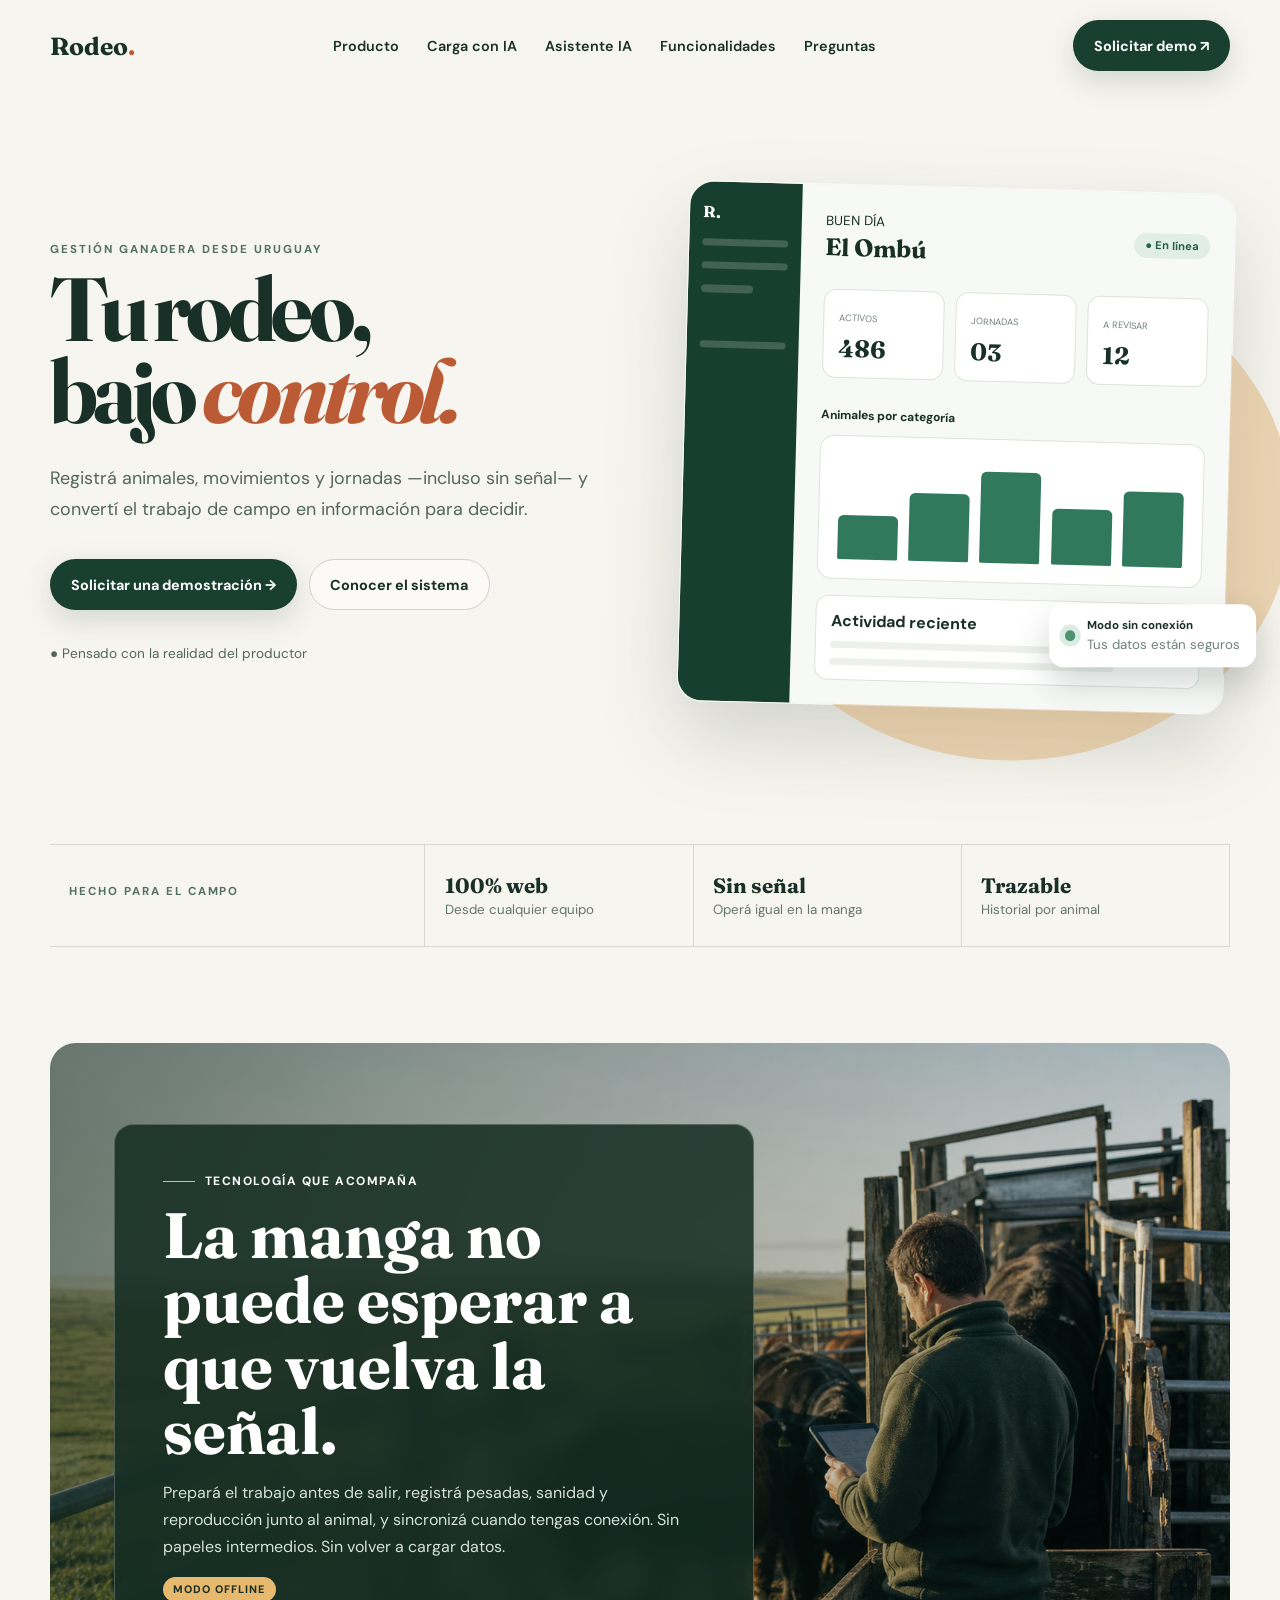
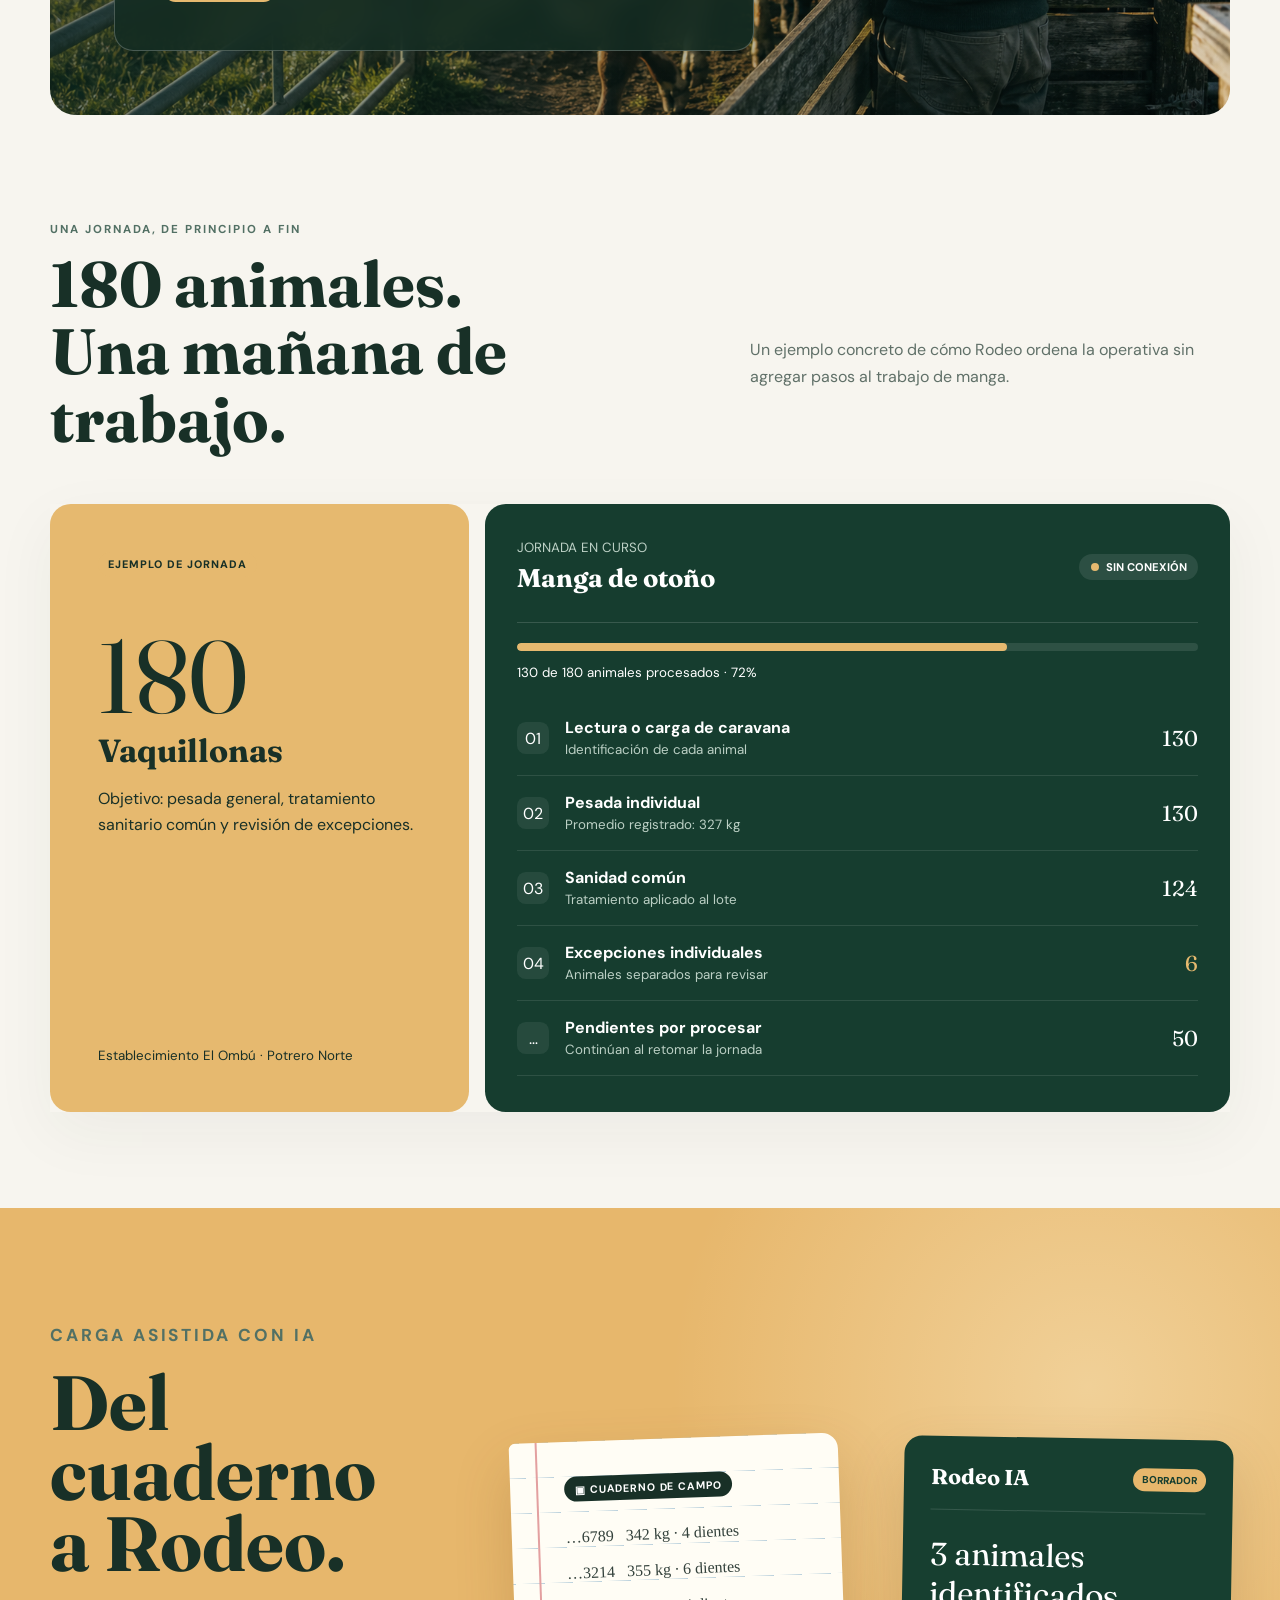
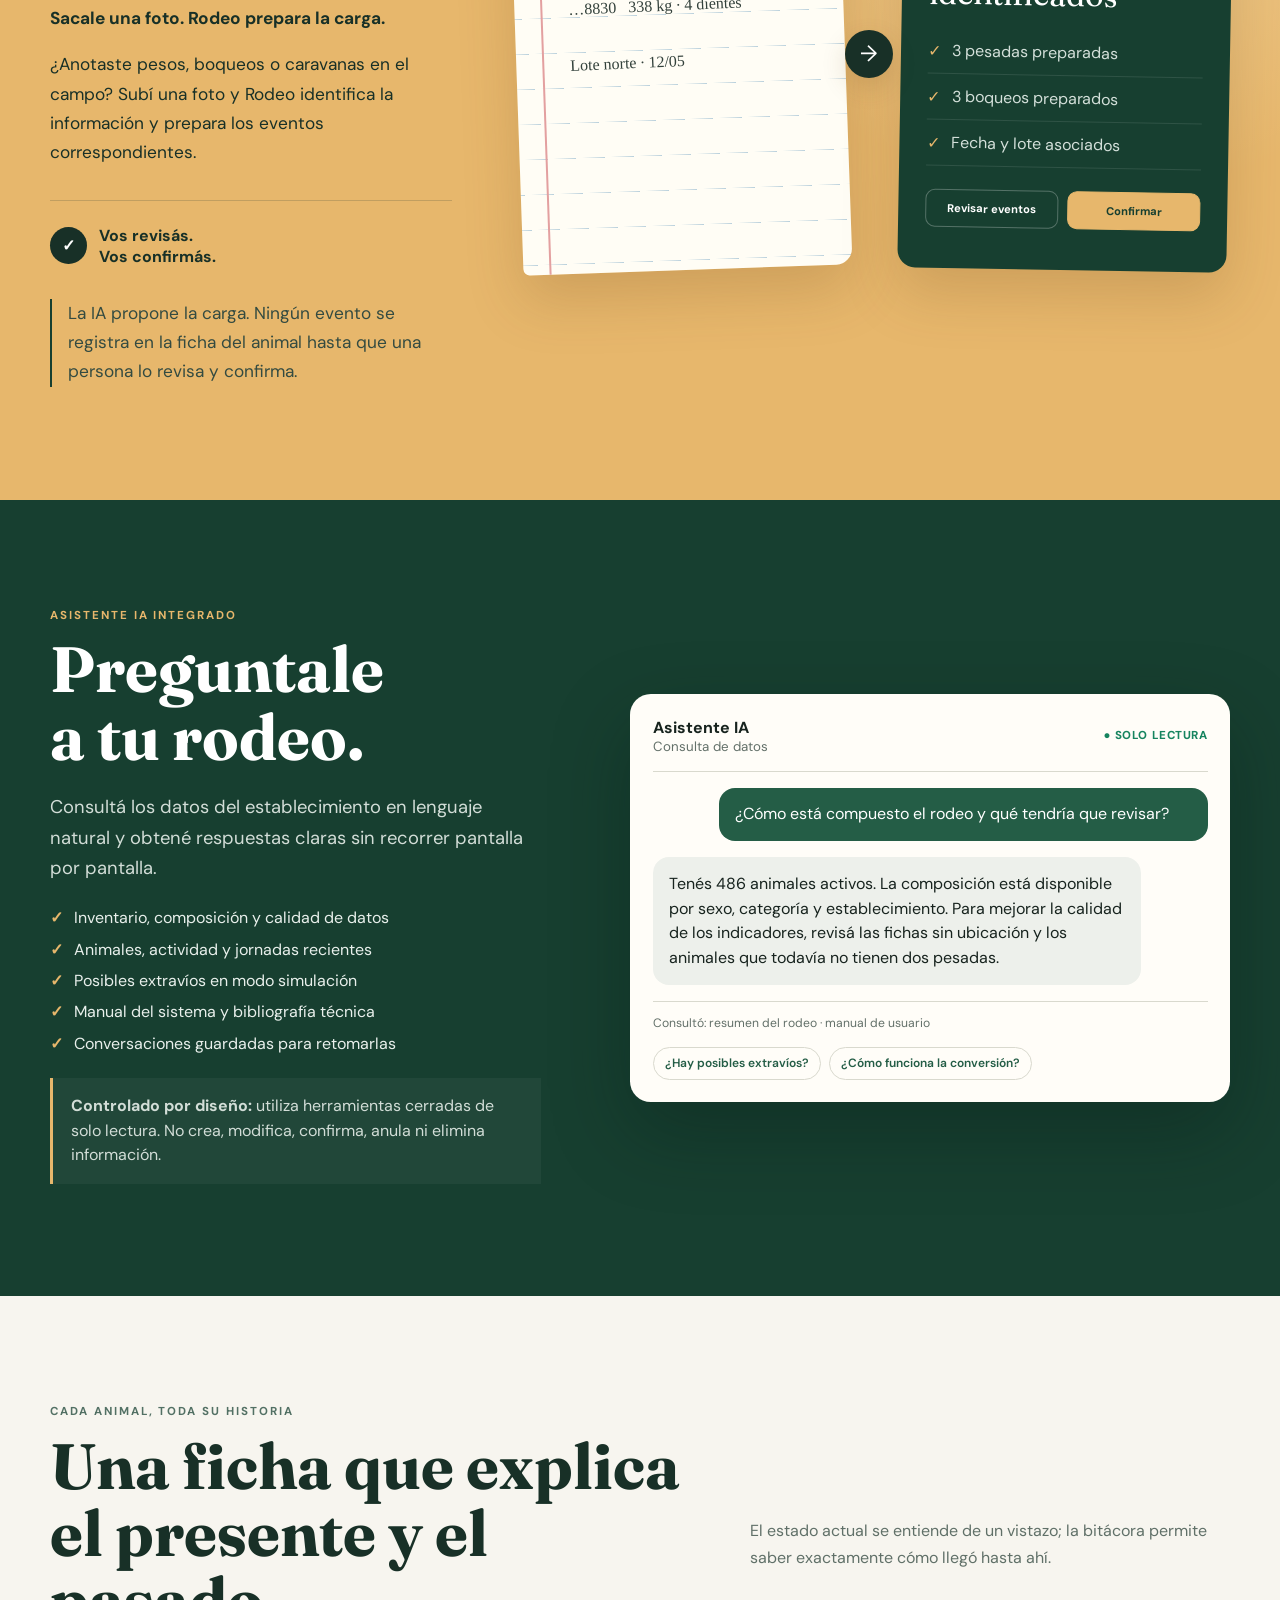
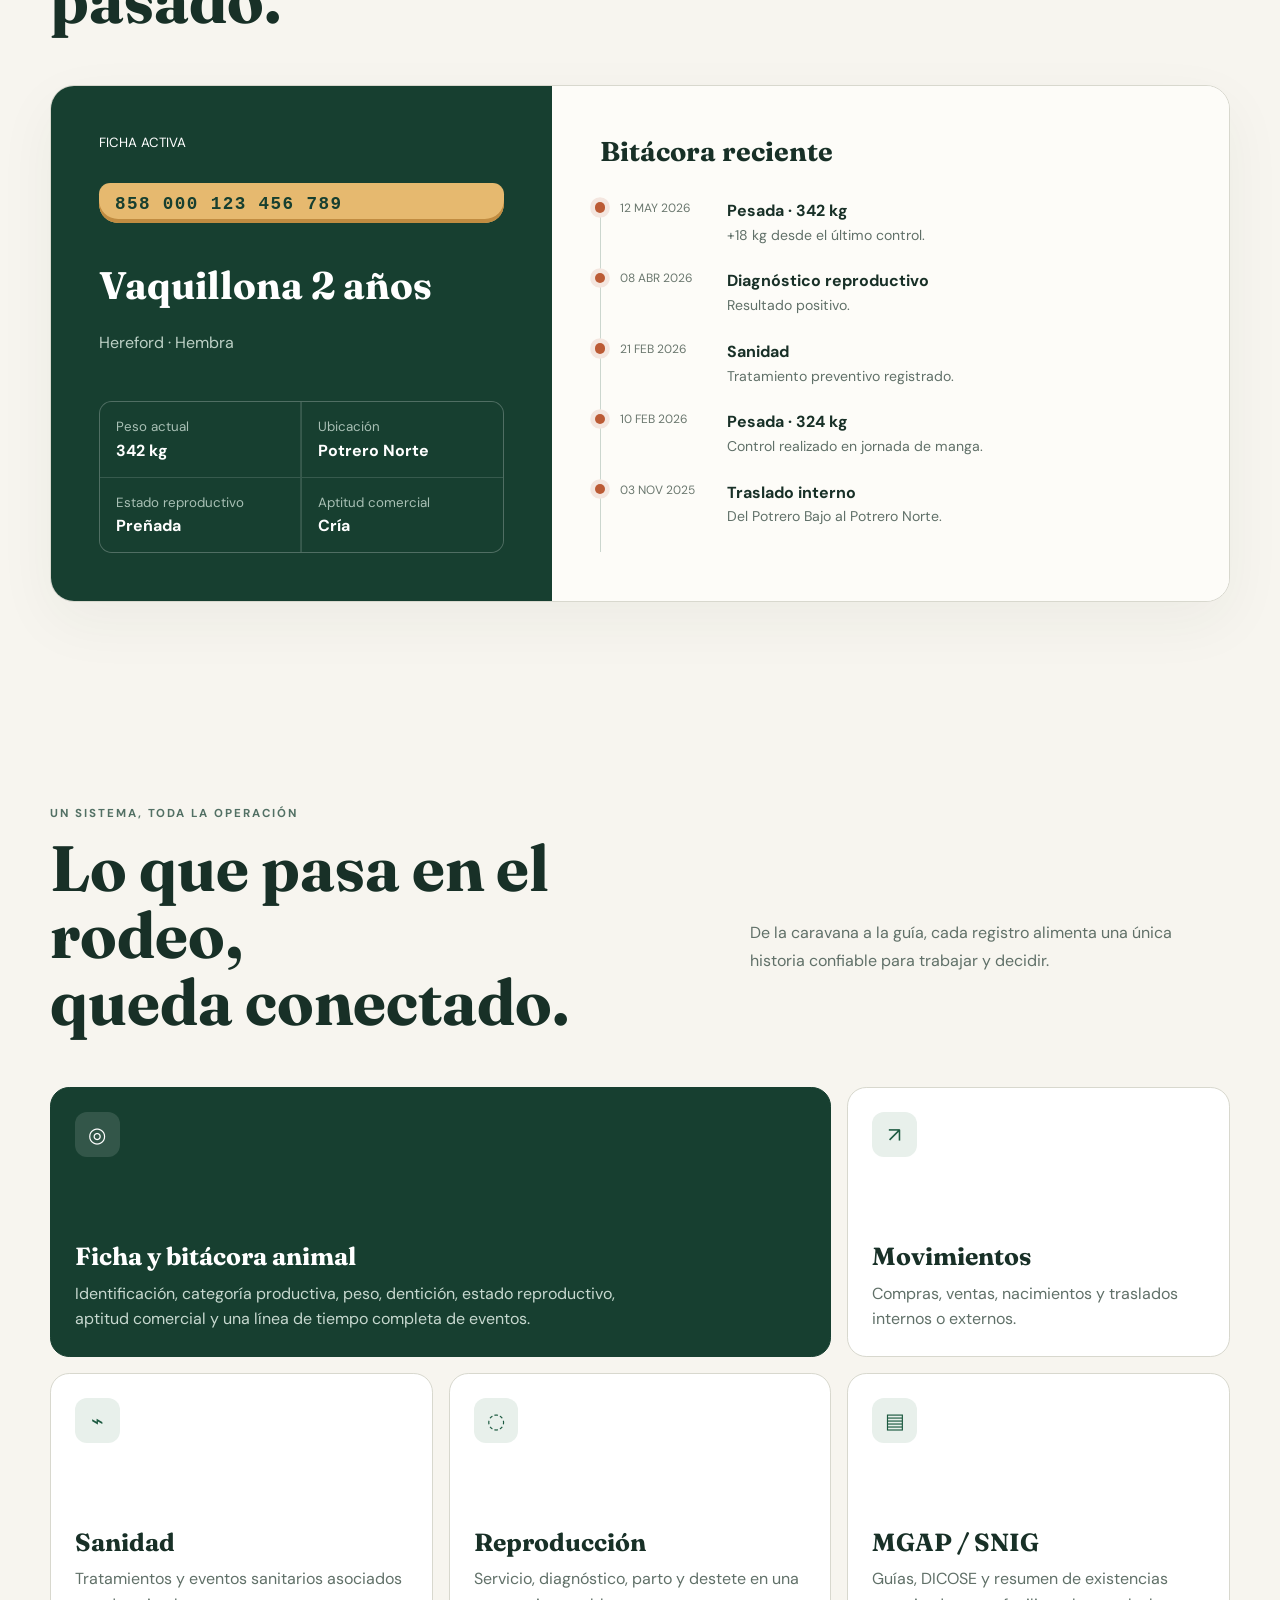
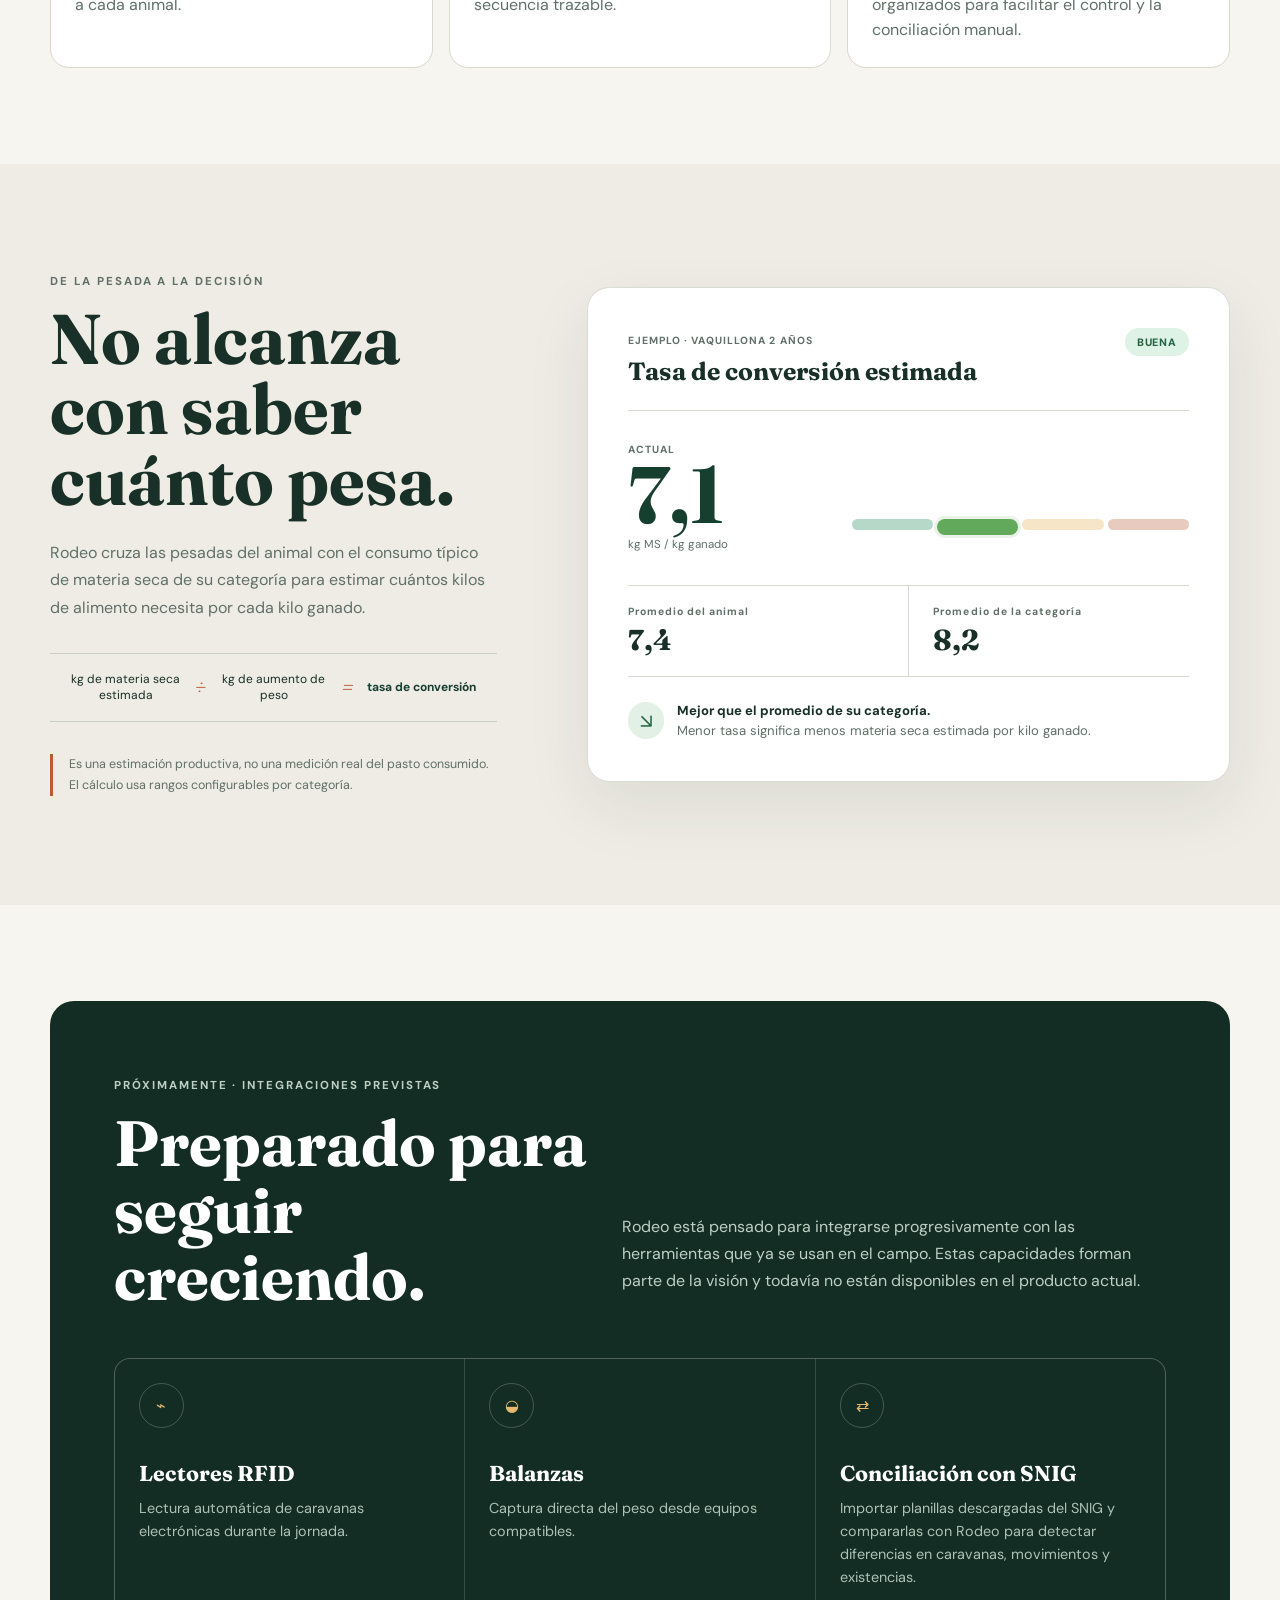
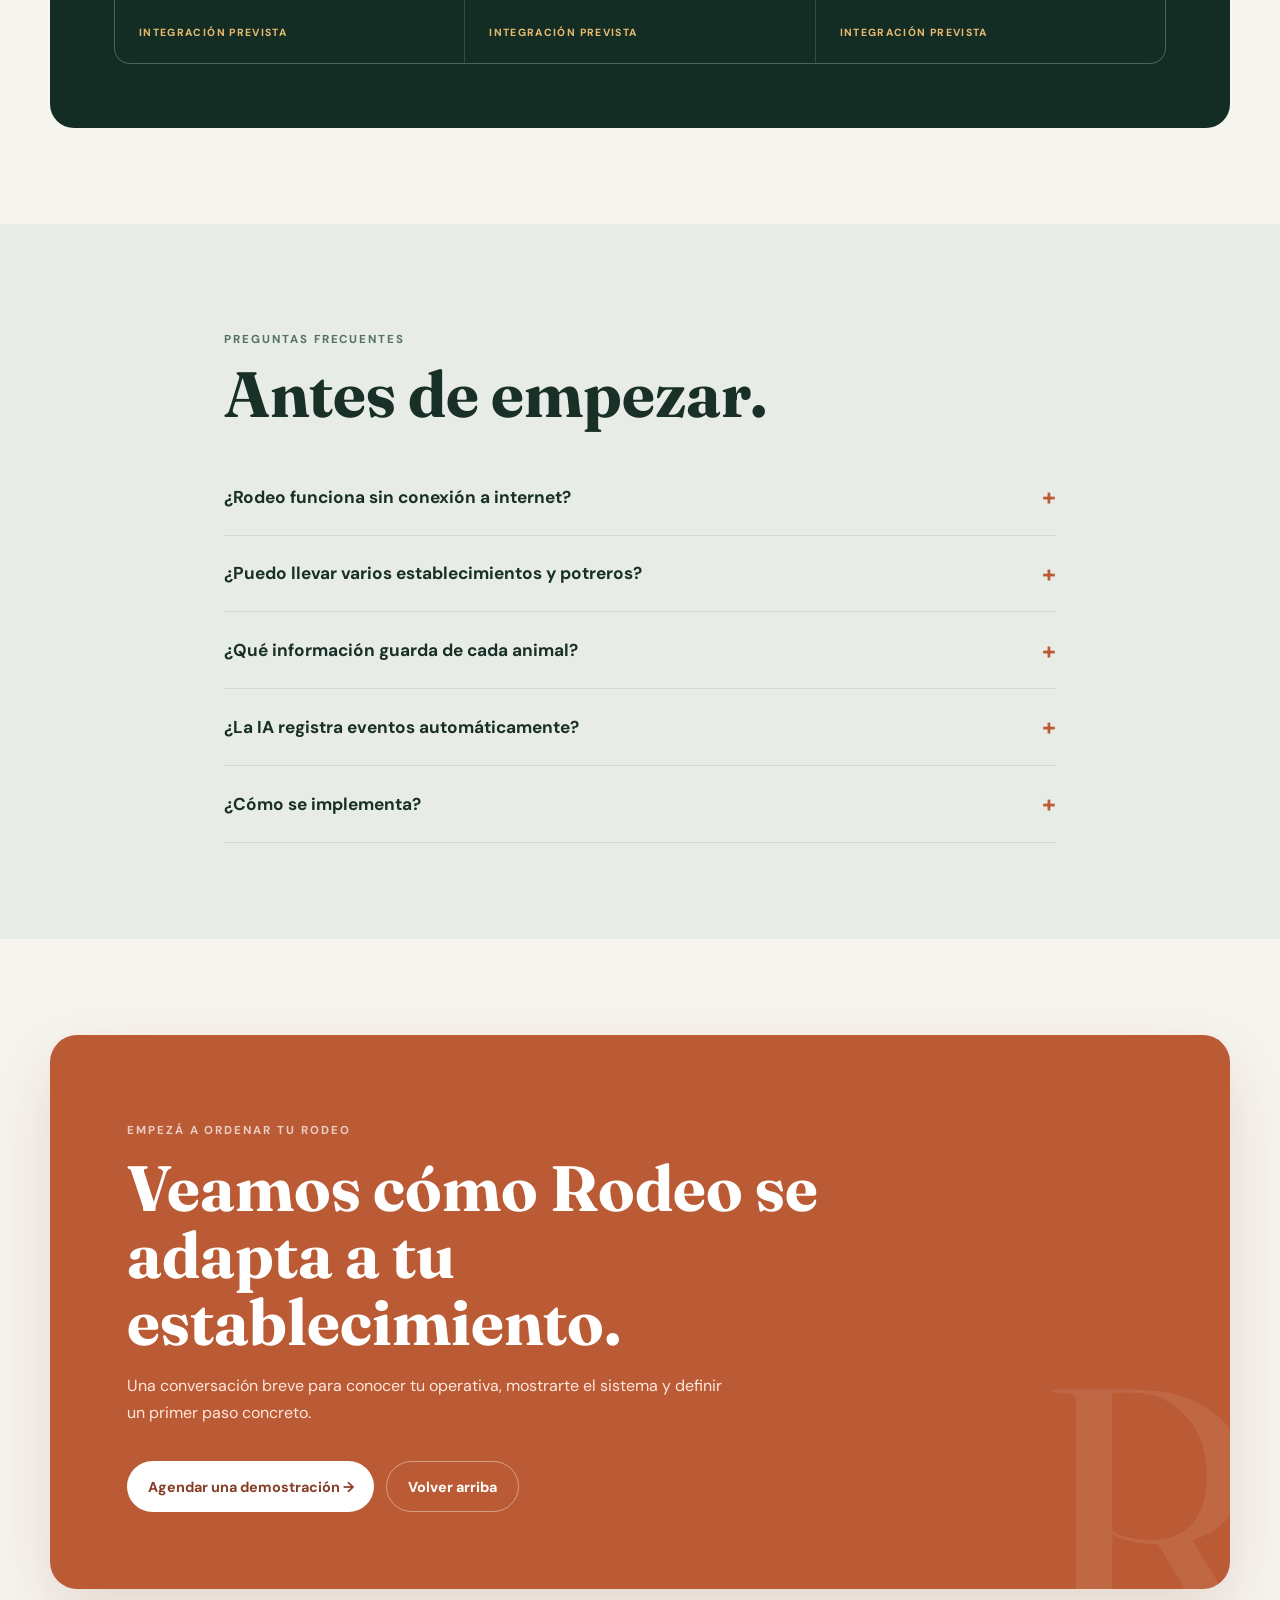
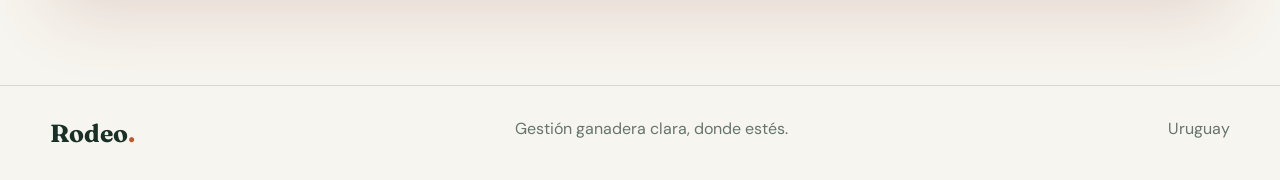
==== commit 5441101d: "landing: sección Asistente IA + ajuste de nav Co-Authored-By: Claude Sonnet 5 <noreply@anthropic.com" ====
--- a/index.html
+++ b/index.html
@@ -30,7 +30,7 @@
   <link href="https://fonts.googleapis.com/css2?family=DM+Sans:wght@400;500;600;700&family=Fraunces:opsz,wght@9..144,600;9..144,700&display=swap" rel="stylesheet">
 </head>
 <body>
-  <header class="wrap header"><a class="display logo" href="#inicio">Rodeo<span>.</span></a><nav aria-label="Navegación principal"><a href="#producto">Producto</a><a href="#ia">Rodeo IA</a><a href="#modulos-title">Funcionalidades</a><a href="#preguntas">Preguntas</a></nav><a class="button primary" href="#contacto">Solicitar demo ↗</a></header>
+  <header class="wrap header"><a class="display logo" href="#inicio">Rodeo<span>.</span></a><nav aria-label="Navegación principal"><a href="#producto">Producto</a><a href="#ia">Carga con IA</a><a href="#asistente">Asistente IA</a><a href="#modulos-title">Funcionalidades</a><a href="#preguntas">Preguntas</a></nav><a class="button primary" href="#contacto">Solicitar demo ↗</a></header>
   <main>
     <section class="wrap hero" id="inicio"><div><p class="eyebrow">Gestión ganadera desde Uruguay</p><h1 class="display">Tu rodeo,<br>bajo <em>control.</em></h1><p class="lead">Registrá animales, movimientos y jornadas —incluso sin señal— y convertí el trabajo de campo en información para decidir.</p><div class="actions"><a class="button primary" href="#contacto">Solicitar una demostración →</a><a class="button secondary" href="#modulos-title">Conocer el sistema</a></div><p class="lead hero-note">● Pensado con la realidad del productor</p></div>
       <div class="product" role="img" aria-label="Vista previa del panel de Rodeo"><div class="window"><div class="mocknav"><b class="display">R.</b><div class="line"></div><div class="line"></div><div class="line line-short"></div><div class="line line-spaced"></div></div><div class="mockmain"><div class="mockhead"><div><small>BUEN DÍA</small><h2 class="display mock-title">El Ombú</h2></div><span class="online">● En línea</span></div><div class="stats"><div class="stat"><small>ACTIVOS</small><strong>486</strong></div><div class="stat"><small>JORNADAS</small><strong>03</strong></div><div class="stat"><small>A REVISAR</small><strong>12</strong></div></div><h3 class="mock-chart-title">Animales por categoría</h3><div class="chart"><span class="bar-42"></span><span class="bar-65"></span><span class="bar-88"></span><span class="bar-54"></span><span class="bar-72"></span></div><div class="activity"><div class="activity-head"><b>Actividad reciente</b><small>Ver todo</small></div><div class="skeleton"></div><div class="skeleton skeleton-short"></div></div></div></div><div class="offline"><span class="pulse"></span><div><p>Modo sin conexión</p><small>Tus datos están seguros</small></div></div></div>
@@ -39,6 +39,7 @@
     <section class="wrap photo-story" id="producto"><div class="photo-copy"><span class="photo-kicker">TECNOLOGÍA QUE ACOMPAÑA</span><h2 class="display">La manga no puede esperar a que vuelva la señal.</h2><p>Prepará el trabajo antes de salir, registrá pesadas, sanidad y reproducción junto al animal, y sincronizá cuando tengas conexión. Sin papeles intermedios. Sin volver a cargar datos.</p><span class="mini-label">MODO OFFLINE</span></div></section>
     <section class="wrap section"><div class="section-head"><div><p class="eyebrow">Una jornada, de principio a fin</p><h2 class="display">180 animales.<br>Una mañana de trabajo.</h2></div><p>Un ejemplo concreto de cómo Rodeo ordena la operativa sin agregar pasos al trabajo de manga.</p></div><div class="journey-demo"><div class="journey-intro"><div><span class="mini-label">EJEMPLO DE JORNADA</span><p class="big">180</p><h3 class="display journey-lot-title">Vaquillonas</h3><p>Objetivo: pesada general, tratamiento sanitario común y revisión de excepciones.</p></div><small>Establecimiento El Ombú · Potrero Norte</small></div><div class="journey-board"><div class="journey-board-head"><div><small class="journey-status-label">JORNADA EN CURSO</small><h3 class="display journey-title">Manga de otoño</h3></div><span class="live">SIN CONEXIÓN</span></div><div class="journey-progress"><span></span></div><small>130 de 180 animales procesados · 72%</small><div class="journey-rows"><div class="journey-row"><span class="icon">01</span><div><b>Lectura o carga de caravana</b><small>Identificación de cada animal</small></div><span class="count">130</span></div><div class="journey-row"><span class="icon">02</span><div><b>Pesada individual</b><small>Promedio registrado: 327 kg</small></div><span class="count">130</span></div><div class="journey-row"><span class="icon">03</span><div><b>Sanidad común</b><small>Tratamiento aplicado al lote</small></div><span class="count">124</span></div><div class="journey-row"><span class="icon">04</span><div><b>Excepciones individuales</b><small>Animales separados para revisar</small></div><span class="count count-warning">6</span></div><div class="journey-row"><span class="icon">…</span><div><b>Pendientes por procesar</b><small>Continúan al retomar la jornada</small></div><span class="count">50</span></div></div></div></div></section>
     <section class="section ai-section" id="ia"><div class="wrap ai-flow"><div class="ai-copy"><p class="eyebrow">Carga asistida con IA</p><h2 class="display">Del cuaderno<br>a Rodeo.</h2><p><strong>Sacale una foto. Rodeo prepara la carga.</strong></p><p>¿Anotaste pesos, boqueos o caravanas en el campo? Subí una foto y Rodeo identifica la información y prepara los eventos correspondientes.</p><div class="human-control"><span>✓</span><div>Vos revisás.<br>Vos confirmás.</div></div><p class="ai-note">La IA propone la carga. Ningún evento se registra en la ficha del animal hasta que una persona lo revisa y confirma.</p></div><div class="ai-demo" aria-label="Ejemplo del flujo de carga asistida desde un cuaderno"><div class="notebook"><span class="notebook-label">▣ CUADERNO DE CAMPO</span><p class="scribble">…6789 &nbsp; 342 kg · 4 dientes</p><p class="scribble">…3214 &nbsp; 355 kg · 6 dientes</p><p class="scribble">…8830 &nbsp; 338 kg · 4 dientes</p><p class="scribble notebook-date">Lote norte · 12/05</p></div><span class="flow-arrow" aria-hidden="true">→</span><div class="ai-result"><div class="ai-result-head"><b>Rodeo IA</b><span class="ai-chip">BORRADOR</span></div><p class="found">3 animales identificados</p><ul><li><span>✓</span>3 pesadas preparadas</li><li><span>✓</span>3 boqueos preparados</li><li><span>✓</span>Fecha y lote asociados</li></ul><div class="ai-actions"><span class="ai-button">Revisar eventos</span><span class="ai-button confirm">Confirmar</span></div></div></div></div></section>
+    <section class="section assistant-section" id="asistente"><div class="wrap assistant-layout"><div class="assistant-copy"><p class="eyebrow">Asistente IA integrado</p><h2 class="display">Preguntale<br>a tu rodeo.</h2><p class="assistant-lead">Consultá los datos del establecimiento en lenguaje natural y obtené respuestas claras sin recorrer pantalla por pantalla.</p><ul class="assistant-points"><li>Inventario, composición y calidad de datos</li><li>Animales, actividad y jornadas recientes</li><li>Posibles extravíos en modo simulación</li><li>Manual del sistema y bibliografía técnica</li><li>Conversaciones guardadas para retomarlas</li></ul><p class="assistant-note"><strong>Controlado por diseño:</strong> utiliza herramientas cerradas de solo lectura. No crea, modifica, confirma, anula ni elimina información.</p></div><div class="assistant-chat" aria-label="Ejemplo de conversación con el Asistente IA"><div class="assistant-chat-head"><div><b>Asistente IA</b><small>Consulta de datos</small></div><span>● SOLO LECTURA</span></div><div class="assistant-message user">¿Cómo está compuesto el rodeo y qué tendría que revisar?</div><div class="assistant-message bot">Tenés 486 animales activos. La composición está disponible por sexo, categoría y establecimiento. Para mejorar la calidad de los indicadores, revisá las fichas sin ubicación y los animales que todavía no tienen dos pesadas.</div><div class="assistant-source">Consultó: resumen del rodeo · manual de usuario</div><div class="assistant-suggestions"><span>¿Hay posibles extravíos?</span><span>¿Cómo funciona la conversión?</span></div></div></div></section>
     <section class="wrap section"><div class="section-head"><div><p class="eyebrow">Cada animal, toda su historia</p><h2 class="display">Una ficha que explica<br>el presente y el pasado.</h2></div><p>El estado actual se entiende de un vistazo; la bitácora permite saber exactamente cómo llegó hasta ahí.</p></div><div class="animal-demo"><article class="animal-profile"><small>FICHA ACTIVA</small><div class="ear-tag">858 000 123 456 789</div><h3>Vaquillona 2 años</h3><p class="animal-subtitle">Hereford · Hembra</p><div class="animal-meta"><div><small>Peso actual</small><strong>342 kg</strong></div><div><small>Ubicación</small><strong>Potrero Norte</strong></div><div><small>Estado reproductivo</small><strong>Preñada</strong></div><div><small>Aptitud comercial</small><strong>Cría</strong></div></div></article><article class="timeline"><h3>Bitácora reciente</h3><div class="event"><time>12 MAY 2026</time><div><b>Pesada · 342 kg</b><p>+18 kg desde el último control.</p></div></div><div class="event"><time>08 ABR 2026</time><div><b>Diagnóstico reproductivo</b><p>Resultado positivo.</p></div></div><div class="event"><time>21 FEB 2026</time><div><b>Sanidad</b><p>Tratamiento preventivo registrado.</p></div></div><div class="event"><time>10 FEB 2026</time><div><b>Pesada · 324 kg</b><p>Control realizado en jornada de manga.</p></div></div><div class="event"><time>03 NOV 2025</time><div><b>Traslado interno</b><p>Del Potrero Bajo al Potrero Norte.</p></div></div></article></div></section>
     <section class="wrap section" aria-labelledby="modulos-title"><div class="section-head"><div><p class="eyebrow">Un sistema, toda la operación</p><h2 class="display" id="modulos-title">Lo que pasa en el rodeo,<br>queda conectado.</h2></div><p>De la caravana a la guía, cada registro alimenta una única historia confiable para trabajar y decidir.</p></div><div class="modules"><article class="module wide dark"><span class="module-icon">◎</span><h3>Ficha y bitácora animal</h3><p>Identificación, categoría productiva, peso, dentición, estado reproductivo, aptitud comercial y una línea de tiempo completa de eventos.</p></article><article class="module"><span class="module-icon">↗</span><h3>Movimientos</h3><p>Compras, ventas, nacimientos y traslados internos o externos.</p></article><article class="module"><span class="module-icon">⌁</span><h3>Sanidad</h3><p>Tratamientos y eventos sanitarios asociados a cada animal.</p></article><article class="module"><span class="module-icon">◌</span><h3>Reproducción</h3><p>Servicio, diagnóstico, parto y destete en una secuencia trazable.</p></article><article class="module"><span class="module-icon">▤</span><h3>MGAP / SNIG</h3><p>Guías, DICOSE y resumen de existencias organizados para facilitar el control y la conciliación manual.</p></article></div></section>
     <section class="section conversion-section"><div class="wrap conversion-layout"><div class="conversion-copy"><p class="eyebrow">De la pesada a la decisión</p><h2 class="display">No alcanza con saber<br>cuánto pesa.</h2><p>Rodeo cruza las pesadas del animal con el consumo típico de materia seca de su categoría para estimar cuántos kilos de alimento necesita por cada kilo ganado.</p><div class="conversion-definition"><span>kg de materia seca estimada</span><i>÷</i><span>kg de aumento de peso</span><i>=</i><strong>tasa de conversión</strong></div><p class="conversion-disclaimer">Es una estimación productiva, no una medición real del pasto consumido. El cálculo usa rangos configurables por categoría.</p></div><article class="conversion-card" aria-label="Ejemplo de tasa de conversión estimada"><div class="conversion-card-head"><div><small>EJEMPLO · VAQUILLONA 2 AÑOS</small><h3>Tasa de conversión estimada</h3></div><span class="quality-badge">BUENA</span></div><div class="conversion-main"><div><small>ACTUAL</small><strong>7,1</strong><span>kg MS / kg ganado</span></div><div class="conversion-scale" aria-hidden="true"><span class="scale-excellent"></span><span class="scale-good active"></span><span class="scale-regular"></span><span class="scale-poor"></span></div></div><div class="conversion-compare"><div><small>Promedio del animal</small><strong>7,4</strong></div><div><small>Promedio de la categoría</small><strong>8,2</strong></div></div><div class="conversion-reading"><span>↘</span><p><strong>Mejor que el promedio de su categoría.</strong><br>Menor tasa significa menos materia seca estimada por kilo ganado.</p></div></article></div></section>
--- a/styles.css
+++ b/styles.css
@@ -31,3 +31,5 @@
 @media(max-width:520px){.conversion-definition{grid-template-columns:1fr;gap:.25rem}.conversion-definition i{line-height:1}.conversion-main{grid-template-columns:1fr;gap:1.2rem}.conversion-compare{grid-template-columns:1fr}.conversion-compare div+div{padding-left:0;border-left:0;border-top:1px solid var(--line)}}
 
 
+/* Asistente IA */
+.assistant-section{background:#173f30;color:#fff}.assistant-layout{display:grid;grid-template-columns:.9fr 1.1fr;gap:clamp(3rem,7vw,7rem);align-items:center}.assistant-copy .eyebrow{color:#e7b76c}.assistant-copy h2{margin-bottom:1.4rem}.assistant-lead{max-width:620px;color:#d2ddd7;font-size:1.15rem;line-height:1.65}.assistant-points{display:grid;gap:.65rem;margin:1.5rem 0;padding:0;list-style:none;color:#e9f0ec}.assistant-points li{position:relative;padding-left:1.5rem}.assistant-points li:before{content:'✓';position:absolute;left:0;color:#e7b76c;font-weight:800}.assistant-note{max-width:650px;padding:1rem 1.15rem;border-left:3px solid #e7b76c;background:#ffffff0b;color:#d2ddd7;line-height:1.55}.assistant-chat{padding:1.4rem;border-radius:1.3rem;background:#fffdf8;color:#17231e;box-shadow:0 30px 80px #071b1455}.assistant-chat-head{display:flex;justify-content:space-between;align-items:center;padding-bottom:1rem;border-bottom:1px solid #d9d9ce}.assistant-chat-head div{display:flex;flex-direction:column}.assistant-chat-head small{color:#637069}.assistant-chat-head>span{color:#16845f;font-size:.72rem;font-weight:800;letter-spacing:.05em}.assistant-message{max-width:88%;margin-top:1rem;padding:.9rem 1rem;border-radius:1rem;background:#edf0eb;line-height:1.55}.assistant-message.user{margin-left:auto;background:#245d46;color:#fff}.assistant-source{margin-top:1rem;padding-top:.8rem;border-top:1px solid #d9d9ce;color:#637069;font-size:.76rem}.assistant-suggestions{display:flex;flex-wrap:wrap;gap:.5rem;margin-top:1rem}.assistant-suggestions span{padding:.45rem .7rem;border:1px solid #d9d9ce;border-radius:99px;color:#245d46;font-size:.75rem;font-weight:600}@media(max-width:850px){.assistant-layout{grid-template-columns:1fr}.assistant-chat{max-width:680px}}
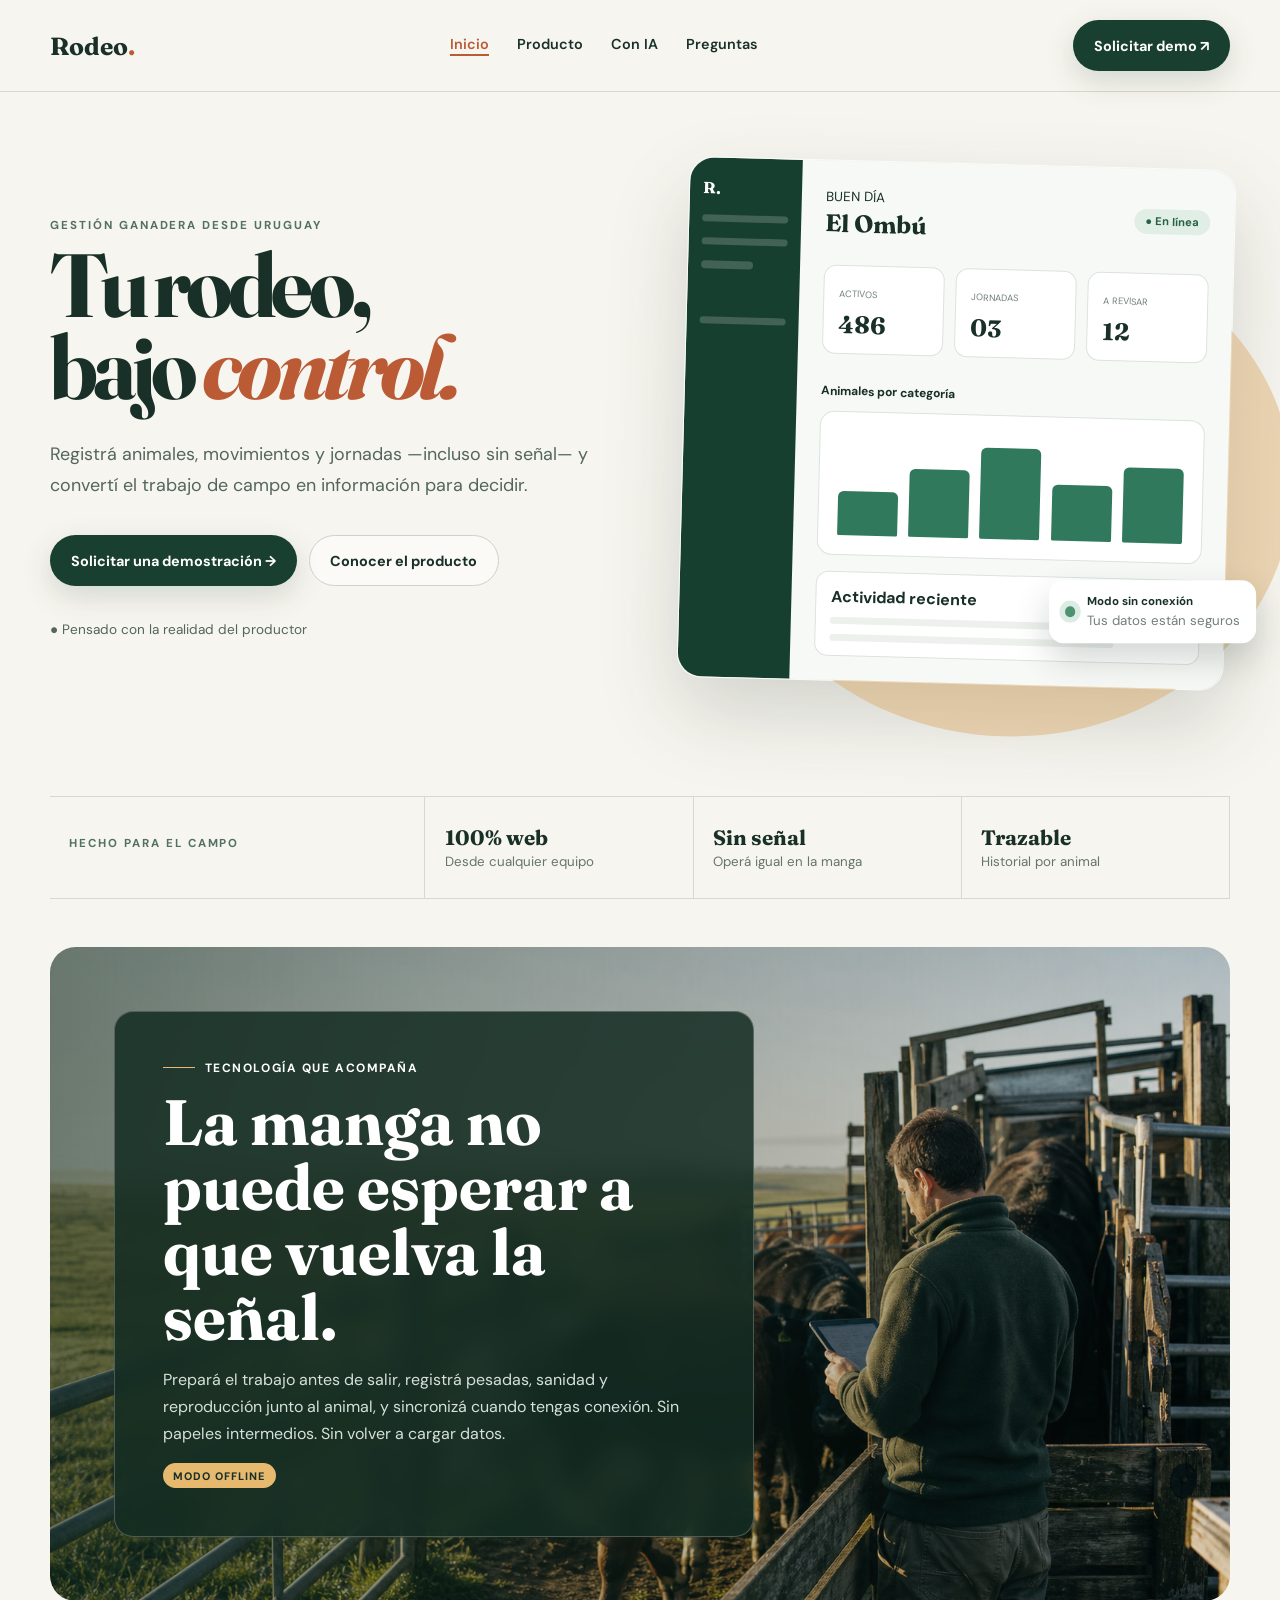
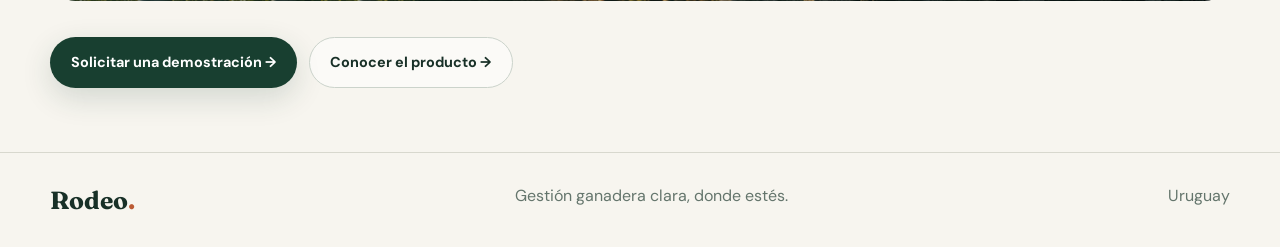
==== commit fd8c74f4: "separacion en secciones" ====
--- a/index.html
+++ b/index.html
@@ -30,22 +30,64 @@
   <link href="https://fonts.googleapis.com/css2?family=DM+Sans:wght@400;500;600;700&family=Fraunces:opsz,wght@9..144,600;9..144,700&display=swap" rel="stylesheet">
 </head>
 <body>
-  <header class="wrap header"><a class="display logo" href="#inicio">Rodeo<span>.</span></a><nav aria-label="Navegación principal"><a href="#producto">Producto</a><a href="#ia">Carga con IA</a><a href="#asistente">Asistente IA</a><a href="#modulos-title">Funcionalidades</a><a href="#preguntas">Preguntas</a></nav><a class="button primary" href="#contacto">Solicitar demo ↗</a></header>
+  <header class="header-bar">
+    <div class="wrap header">
+      <a class="display logo" href="index.html">Rodeo<span>.</span></a>
+      <nav aria-label="Navegación principal">
+        <a href="index.html" aria-current="page">Inicio</a>
+        <a href="producto.html">Producto</a>
+        <a href="ia.html">Con IA</a>
+        <a href="preguntas.html">Preguntas</a>
+      </nav>
+      <a class="button primary" href="preguntas.html#contacto">Solicitar demo ↗</a>
+    </div>
+  </header>
   <main>
-    <section class="wrap hero" id="inicio"><div><p class="eyebrow">Gestión ganadera desde Uruguay</p><h1 class="display">Tu rodeo,<br>bajo <em>control.</em></h1><p class="lead">Registrá animales, movimientos y jornadas —incluso sin señal— y convertí el trabajo de campo en información para decidir.</p><div class="actions"><a class="button primary" href="#contacto">Solicitar una demostración →</a><a class="button secondary" href="#modulos-title">Conocer el sistema</a></div><p class="lead hero-note">● Pensado con la realidad del productor</p></div>
-      <div class="product" role="img" aria-label="Vista previa del panel de Rodeo"><div class="window"><div class="mocknav"><b class="display">R.</b><div class="line"></div><div class="line"></div><div class="line line-short"></div><div class="line line-spaced"></div></div><div class="mockmain"><div class="mockhead"><div><small>BUEN DÍA</small><h2 class="display mock-title">El Ombú</h2></div><span class="online">● En línea</span></div><div class="stats"><div class="stat"><small>ACTIVOS</small><strong>486</strong></div><div class="stat"><small>JORNADAS</small><strong>03</strong></div><div class="stat"><small>A REVISAR</small><strong>12</strong></div></div><h3 class="mock-chart-title">Animales por categoría</h3><div class="chart"><span class="bar-42"></span><span class="bar-65"></span><span class="bar-88"></span><span class="bar-54"></span><span class="bar-72"></span></div><div class="activity"><div class="activity-head"><b>Actividad reciente</b><small>Ver todo</small></div><div class="skeleton"></div><div class="skeleton skeleton-short"></div></div></div></div><div class="offline"><span class="pulse"></span><div><p>Modo sin conexión</p><small>Tus datos están seguros</small></div></div></div>
+    <section class="wrap hero" id="inicio">
+      <div>
+        <p class="eyebrow">Gestión ganadera desde Uruguay</p>
+        <h1 class="display">Tu rodeo,<br>bajo <em>control.</em></h1>
+        <p class="lead">Registrá animales, movimientos y jornadas —incluso sin señal— y convertí el trabajo de campo en información para decidir.</p>
+        <div class="actions">
+          <a class="button primary" href="preguntas.html#contacto">Solicitar una demostración →</a>
+          <a class="button secondary" href="producto.html">Conocer el producto</a>
+        </div>
+        <p class="lead hero-note">● Pensado con la realidad del productor</p>
+      </div>
+      <div class="product" role="img" aria-label="Vista previa del panel de Rodeo">
+        <div class="window">
+          <div class="mocknav"><b class="display">R.</b><div class="line"></div><div class="line"></div><div class="line line-short"></div><div class="line line-spaced"></div></div>
+          <div class="mockmain">
+            <div class="mockhead"><div><small>BUEN DÍA</small><h2 class="display mock-title">El Ombú</h2></div><span class="online">● En línea</span></div>
+            <div class="stats"><div class="stat"><small>ACTIVOS</small><strong>486</strong></div><div class="stat"><small>JORNADAS</small><strong>03</strong></div><div class="stat"><small>A REVISAR</small><strong>12</strong></div></div>
+            <h3 class="mock-chart-title">Animales por categoría</h3>
+            <div class="chart"><span class="bar-42"></span><span class="bar-65"></span><span class="bar-88"></span><span class="bar-54"></span><span class="bar-72"></span></div>
+            <div class="activity"><div class="activity-head"><b>Actividad reciente</b><small>Ver todo</small></div><div class="skeleton"></div><div class="skeleton skeleton-short"></div></div>
+          </div>
+        </div>
+        <div class="offline"><span class="pulse"></span><div><p>Modo sin conexión</p><small>Tus datos están seguros</small></div></div>
+      </div>
     </section>
-    <section class="wrap trust" aria-label="Aspectos destacados"><div><p class="eyebrow">Hecho para el campo</p></div><div><strong>100% web</strong><small>Desde cualquier equipo</small></div><div><strong>Sin señal</strong><small>Operá igual en la manga</small></div><div><strong>Trazable</strong><small>Historial por animal</small></div></section>
-    <section class="wrap photo-story" id="producto"><div class="photo-copy"><span class="photo-kicker">TECNOLOGÍA QUE ACOMPAÑA</span><h2 class="display">La manga no puede esperar a que vuelva la señal.</h2><p>Prepará el trabajo antes de salir, registrá pesadas, sanidad y reproducción junto al animal, y sincronizá cuando tengas conexión. Sin papeles intermedios. Sin volver a cargar datos.</p><span class="mini-label">MODO OFFLINE</span></div></section>
-    <section class="wrap section"><div class="section-head"><div><p class="eyebrow">Una jornada, de principio a fin</p><h2 class="display">180 animales.<br>Una mañana de trabajo.</h2></div><p>Un ejemplo concreto de cómo Rodeo ordena la operativa sin agregar pasos al trabajo de manga.</p></div><div class="journey-demo"><div class="journey-intro"><div><span class="mini-label">EJEMPLO DE JORNADA</span><p class="big">180</p><h3 class="display journey-lot-title">Vaquillonas</h3><p>Objetivo: pesada general, tratamiento sanitario común y revisión de excepciones.</p></div><small>Establecimiento El Ombú · Potrero Norte</small></div><div class="journey-board"><div class="journey-board-head"><div><small class="journey-status-label">JORNADA EN CURSO</small><h3 class="display journey-title">Manga de otoño</h3></div><span class="live">SIN CONEXIÓN</span></div><div class="journey-progress"><span></span></div><small>130 de 180 animales procesados · 72%</small><div class="journey-rows"><div class="journey-row"><span class="icon">01</span><div><b>Lectura o carga de caravana</b><small>Identificación de cada animal</small></div><span class="count">130</span></div><div class="journey-row"><span class="icon">02</span><div><b>Pesada individual</b><small>Promedio registrado: 327 kg</small></div><span class="count">130</span></div><div class="journey-row"><span class="icon">03</span><div><b>Sanidad común</b><small>Tratamiento aplicado al lote</small></div><span class="count">124</span></div><div class="journey-row"><span class="icon">04</span><div><b>Excepciones individuales</b><small>Animales separados para revisar</small></div><span class="count count-warning">6</span></div><div class="journey-row"><span class="icon">…</span><div><b>Pendientes por procesar</b><small>Continúan al retomar la jornada</small></div><span class="count">50</span></div></div></div></div></section>
-    <section class="section ai-section" id="ia"><div class="wrap ai-flow"><div class="ai-copy"><p class="eyebrow">Carga asistida con IA</p><h2 class="display">Del cuaderno<br>a Rodeo.</h2><p><strong>Sacale una foto. Rodeo prepara la carga.</strong></p><p>¿Anotaste pesos, boqueos o caravanas en el campo? Subí una foto y Rodeo identifica la información y prepara los eventos correspondientes.</p><div class="human-control"><span>✓</span><div>Vos revisás.<br>Vos confirmás.</div></div><p class="ai-note">La IA propone la carga. Ningún evento se registra en la ficha del animal hasta que una persona lo revisa y confirma.</p></div><div class="ai-demo" aria-label="Ejemplo del flujo de carga asistida desde un cuaderno"><div class="notebook"><span class="notebook-label">▣ CUADERNO DE CAMPO</span><p class="scribble">…6789 &nbsp; 342 kg · 4 dientes</p><p class="scribble">…3214 &nbsp; 355 kg · 6 dientes</p><p class="scribble">…8830 &nbsp; 338 kg · 4 dientes</p><p class="scribble notebook-date">Lote norte · 12/05</p></div><span class="flow-arrow" aria-hidden="true">→</span><div class="ai-result"><div class="ai-result-head"><b>Rodeo IA</b><span class="ai-chip">BORRADOR</span></div><p class="found">3 animales identificados</p><ul><li><span>✓</span>3 pesadas preparadas</li><li><span>✓</span>3 boqueos preparados</li><li><span>✓</span>Fecha y lote asociados</li></ul><div class="ai-actions"><span class="ai-button">Revisar eventos</span><span class="ai-button confirm">Confirmar</span></div></div></div></div></section>
-    <section class="section assistant-section" id="asistente"><div class="wrap assistant-layout"><div class="assistant-copy"><p class="eyebrow">Asistente IA integrado</p><h2 class="display">Preguntale<br>a tu rodeo.</h2><p class="assistant-lead">Consultá los datos del establecimiento en lenguaje natural y obtené respuestas claras sin recorrer pantalla por pantalla.</p><ul class="assistant-points"><li>Inventario, composición y calidad de datos</li><li>Animales, actividad y jornadas recientes</li><li>Posibles extravíos en modo simulación</li><li>Manual del sistema y bibliografía técnica</li><li>Conversaciones guardadas para retomarlas</li></ul><p class="assistant-note"><strong>Controlado por diseño:</strong> utiliza herramientas cerradas de solo lectura. No crea, modifica, confirma, anula ni elimina información.</p></div><div class="assistant-chat" aria-label="Ejemplo de conversación con el Asistente IA"><div class="assistant-chat-head"><div><b>Asistente IA</b><small>Consulta de datos</small></div><span>● SOLO LECTURA</span></div><div class="assistant-message user">¿Cómo está compuesto el rodeo y qué tendría que revisar?</div><div class="assistant-message bot">Tenés 486 animales activos. La composición está disponible por sexo, categoría y establecimiento. Para mejorar la calidad de los indicadores, revisá las fichas sin ubicación y los animales que todavía no tienen dos pesadas.</div><div class="assistant-source">Consultó: resumen del rodeo · manual de usuario</div><div class="assistant-suggestions"><span>¿Hay posibles extravíos?</span><span>¿Cómo funciona la conversión?</span></div></div></div></section>
-    <section class="wrap section"><div class="section-head"><div><p class="eyebrow">Cada animal, toda su historia</p><h2 class="display">Una ficha que explica<br>el presente y el pasado.</h2></div><p>El estado actual se entiende de un vistazo; la bitácora permite saber exactamente cómo llegó hasta ahí.</p></div><div class="animal-demo"><article class="animal-profile"><small>FICHA ACTIVA</small><div class="ear-tag">858 000 123 456 789</div><h3>Vaquillona 2 años</h3><p class="animal-subtitle">Hereford · Hembra</p><div class="animal-meta"><div><small>Peso actual</small><strong>342 kg</strong></div><div><small>Ubicación</small><strong>Potrero Norte</strong></div><div><small>Estado reproductivo</small><strong>Preñada</strong></div><div><small>Aptitud comercial</small><strong>Cría</strong></div></div></article><article class="timeline"><h3>Bitácora reciente</h3><div class="event"><time>12 MAY 2026</time><div><b>Pesada · 342 kg</b><p>+18 kg desde el último control.</p></div></div><div class="event"><time>08 ABR 2026</time><div><b>Diagnóstico reproductivo</b><p>Resultado positivo.</p></div></div><div class="event"><time>21 FEB 2026</time><div><b>Sanidad</b><p>Tratamiento preventivo registrado.</p></div></div><div class="event"><time>10 FEB 2026</time><div><b>Pesada · 324 kg</b><p>Control realizado en jornada de manga.</p></div></div><div class="event"><time>03 NOV 2025</time><div><b>Traslado interno</b><p>Del Potrero Bajo al Potrero Norte.</p></div></div></article></div></section>
-    <section class="wrap section" aria-labelledby="modulos-title"><div class="section-head"><div><p class="eyebrow">Un sistema, toda la operación</p><h2 class="display" id="modulos-title">Lo que pasa en el rodeo,<br>queda conectado.</h2></div><p>De la caravana a la guía, cada registro alimenta una única historia confiable para trabajar y decidir.</p></div><div class="modules"><article class="module wide dark"><span class="module-icon">◎</span><h3>Ficha y bitácora animal</h3><p>Identificación, categoría productiva, peso, dentición, estado reproductivo, aptitud comercial y una línea de tiempo completa de eventos.</p></article><article class="module"><span class="module-icon">↗</span><h3>Movimientos</h3><p>Compras, ventas, nacimientos y traslados internos o externos.</p></article><article class="module"><span class="module-icon">⌁</span><h3>Sanidad</h3><p>Tratamientos y eventos sanitarios asociados a cada animal.</p></article><article class="module"><span class="module-icon">◌</span><h3>Reproducción</h3><p>Servicio, diagnóstico, parto y destete en una secuencia trazable.</p></article><article class="module"><span class="module-icon">▤</span><h3>MGAP / SNIG</h3><p>Guías, DICOSE y resumen de existencias organizados para facilitar el control y la conciliación manual.</p></article></div></section>
-    <section class="section conversion-section"><div class="wrap conversion-layout"><div class="conversion-copy"><p class="eyebrow">De la pesada a la decisión</p><h2 class="display">No alcanza con saber<br>cuánto pesa.</h2><p>Rodeo cruza las pesadas del animal con el consumo típico de materia seca de su categoría para estimar cuántos kilos de alimento necesita por cada kilo ganado.</p><div class="conversion-definition"><span>kg de materia seca estimada</span><i>÷</i><span>kg de aumento de peso</span><i>=</i><strong>tasa de conversión</strong></div><p class="conversion-disclaimer">Es una estimación productiva, no una medición real del pasto consumido. El cálculo usa rangos configurables por categoría.</p></div><article class="conversion-card" aria-label="Ejemplo de tasa de conversión estimada"><div class="conversion-card-head"><div><small>EJEMPLO · VAQUILLONA 2 AÑOS</small><h3>Tasa de conversión estimada</h3></div><span class="quality-badge">BUENA</span></div><div class="conversion-main"><div><small>ACTUAL</small><strong>7,1</strong><span>kg MS / kg ganado</span></div><div class="conversion-scale" aria-hidden="true"><span class="scale-excellent"></span><span class="scale-good active"></span><span class="scale-regular"></span><span class="scale-poor"></span></div></div><div class="conversion-compare"><div><small>Promedio del animal</small><strong>7,4</strong></div><div><small>Promedio de la categoría</small><strong>8,2</strong></div></div><div class="conversion-reading"><span>↘</span><p><strong>Mejor que el promedio de su categoría.</strong><br>Menor tasa significa menos materia seca estimada por kilo ganado.</p></div></article></div></section>
-    <section class="wrap section"><div class="roadmap"><div class="roadmap-head"><div><p class="eyebrow roadmap-eyebrow">Próximamente · Integraciones previstas</p><h2 class="display">Preparado para<br>seguir creciendo.</h2></div><p>Rodeo está pensado para integrarse progresivamente con las herramientas que ya se usan en el campo. Estas capacidades forman parte de la visión y todavía no están disponibles en el producto actual.</p></div><div class="roadmap-grid three"><article class="roadmap-item"><span class="road-icon">⌁</span><h3>Lectores RFID</h3><p>Lectura automática de caravanas electrónicas durante la jornada.</p><span class="planned">INTEGRACIÓN PREVISTA</span></article><article class="roadmap-item"><span class="road-icon">◒</span><h3>Balanzas</h3><p>Captura directa del peso desde equipos compatibles.</p><span class="planned">INTEGRACIÓN PREVISTA</span></article><article class="roadmap-item"><span class="road-icon">⇄</span><h3>Conciliación con SNIG</h3><p>Importar planillas descargadas del SNIG y compararlas con Rodeo para detectar diferencias en caravanas, movimientos y existencias.</p><span class="planned">INTEGRACIÓN PREVISTA</span></article></div></div></section>
-    <section class="section workflow-bg" id="preguntas"><div class="wrap faq"><p class="eyebrow">Preguntas frecuentes</p><h2 class="display">Antes de empezar.</h2><details><summary>¿Rodeo funciona sin conexión a internet?</summary><p>Sí. Las jornadas de manga pueden prepararse previamente y utilizarse sin señal. Al recuperar conexión, la información se sincroniza con el sistema.</p></details><details><summary>¿Puedo llevar varios establecimientos y potreros?</summary><p>Sí. Rodeo organiza animales por DICOSE, establecimiento y potrero, y registra los traslados entre ubicaciones.</p></details><details><summary>¿Qué información guarda de cada animal?</summary><p>Identificación, caravana, sexo, raza, categoría, peso, dentición, estado reproductivo, ubicación, aptitud comercial y la bitácora de eventos, entre otros datos.</p></details><details><summary>¿La IA registra eventos automáticamente?</summary><p>No. Rodeo identifica la información de la foto y prepara un borrador de los eventos. Una persona debe revisar los datos y confirmarlos antes de que se incorporen a las fichas.</p></details><details><summary>¿Cómo se implementa?</summary><p>La puesta en marcha se adapta al establecimiento. En una demostración podemos revisar el flujo actual, los datos disponibles y la mejor forma de comenzar.</p></details></div></section>
-    <section class="wrap section" id="contacto"><div class="cta"><div><p class="eyebrow cta-eyebrow">Empezá a ordenar tu rodeo</p><h2 class="display">Veamos cómo Rodeo se adapta a tu establecimiento.</h2><p class="cta-copy">Una conversación breve para conocer tu operativa, mostrarte el sistema y definir un primer paso concreto.</p><div class="actions"><a class="button white" href="mailto:contacto@rodeo.uy?subject=Quiero%20conocer%20Rodeo">Agendar una demostración →</a><a class="button outline" href="#inicio">Volver arriba</a></div></div></div></section>
+    <section class="wrap trust" aria-label="Aspectos destacados">
+      <div><p class="eyebrow">Hecho para el campo</p></div>
+      <div><strong>100% web</strong><small>Desde cualquier equipo</small></div>
+      <div><strong>Sin señal</strong><small>Operá igual en la manga</small></div>
+      <div><strong>Trazable</strong><small>Historial por animal</small></div>
+    </section>
+    <section class="wrap photo-story">
+      <div class="photo-copy">
+        <span class="photo-kicker">TECNOLOGÍA QUE ACOMPAÑA</span>
+        <h2 class="display">La manga no puede esperar a que vuelva la señal.</h2>
+        <p>Prepará el trabajo antes de salir, registrá pesadas, sanidad y reproducción junto al animal, y sincronizá cuando tengas conexión. Sin papeles intermedios. Sin volver a cargar datos.</p>
+        <span class="mini-label">MODO OFFLINE</span>
+      </div>
+    </section>
+    <section class="wrap section hero-cta-bottom">
+      <div class="actions">
+        <a class="button primary" href="preguntas.html#contacto">Solicitar una demostración →</a>
+        <a class="button secondary" href="producto.html">Conocer el producto →</a>
+      </div>
+    </section>
   </main>
   <footer><div class="wrap footer"><span class="display logo">Rodeo<span>.</span></span><span>Gestión ganadera clara, donde estés.</span><span>Uruguay</span></div></footer>
 </body>
--- a/styles.css
+++ b/styles.css
@@ -33,3 +33,13 @@
 
 /* Asistente IA */
 .assistant-section{background:#173f30;color:#fff}.assistant-layout{display:grid;grid-template-columns:.9fr 1.1fr;gap:clamp(3rem,7vw,7rem);align-items:center}.assistant-copy .eyebrow{color:#e7b76c}.assistant-copy h2{margin-bottom:1.4rem}.assistant-lead{max-width:620px;color:#d2ddd7;font-size:1.15rem;line-height:1.65}.assistant-points{display:grid;gap:.65rem;margin:1.5rem 0;padding:0;list-style:none;color:#e9f0ec}.assistant-points li{position:relative;padding-left:1.5rem}.assistant-points li:before{content:'✓';position:absolute;left:0;color:#e7b76c;font-weight:800}.assistant-note{max-width:650px;padding:1rem 1.15rem;border-left:3px solid #e7b76c;background:#ffffff0b;color:#d2ddd7;line-height:1.55}.assistant-chat{padding:1.4rem;border-radius:1.3rem;background:#fffdf8;color:#17231e;box-shadow:0 30px 80px #071b1455}.assistant-chat-head{display:flex;justify-content:space-between;align-items:center;padding-bottom:1rem;border-bottom:1px solid #d9d9ce}.assistant-chat-head div{display:flex;flex-direction:column}.assistant-chat-head small{color:#637069}.assistant-chat-head>span{color:#16845f;font-size:.72rem;font-weight:800;letter-spacing:.05em}.assistant-message{max-width:88%;margin-top:1rem;padding:.9rem 1rem;border-radius:1rem;background:#edf0eb;line-height:1.55}.assistant-message.user{margin-left:auto;background:#245d46;color:#fff}.assistant-source{margin-top:1rem;padding-top:.8rem;border-top:1px solid #d9d9ce;color:#637069;font-size:.76rem}.assistant-suggestions{display:flex;flex-wrap:wrap;gap:.5rem;margin-top:1rem}.assistant-suggestions span{padding:.45rem .7rem;border:1px solid #d9d9ce;border-radius:99px;color:#245d46;font-size:.75rem;font-weight:600}@media(max-width:850px){.assistant-layout{grid-template-columns:1fr}.assistant-chat{max-width:680px}}
+
+/* Navegación multipágina */
+.header-bar{position:sticky;top:0;z-index:50;background:var(--paper);box-shadow:0 1px 0 var(--line)}
+nav a[aria-current="page"]{color:var(--orange);border-bottom:2px solid var(--orange);padding-bottom:.1rem}
+.section{padding:4.5rem 0}.section h2{margin:.8rem 0 2rem;font-size:clamp(2.2rem,4.5vw,3.2rem);line-height:1.07}
+.hero{padding:4.5rem 0}.journey-intro{min-height:28rem}.journey-intro .big{margin:2rem 0 0}
+.notebook{min-height:22rem}.ai-result{min-height:22rem}.roadmap-item{min-height:15rem}
+.photo-story{min-height:34rem;margin-top:3rem}.module{min-height:14rem}
+.hero-cta-bottom{padding-top:0;padding-bottom:4rem}
+@media(max-width:820px){.header-bar .header .button{min-height:2.7rem;padding:.6rem 1rem}.section{padding:3rem 0}.hero{padding:3.5rem 0}}
